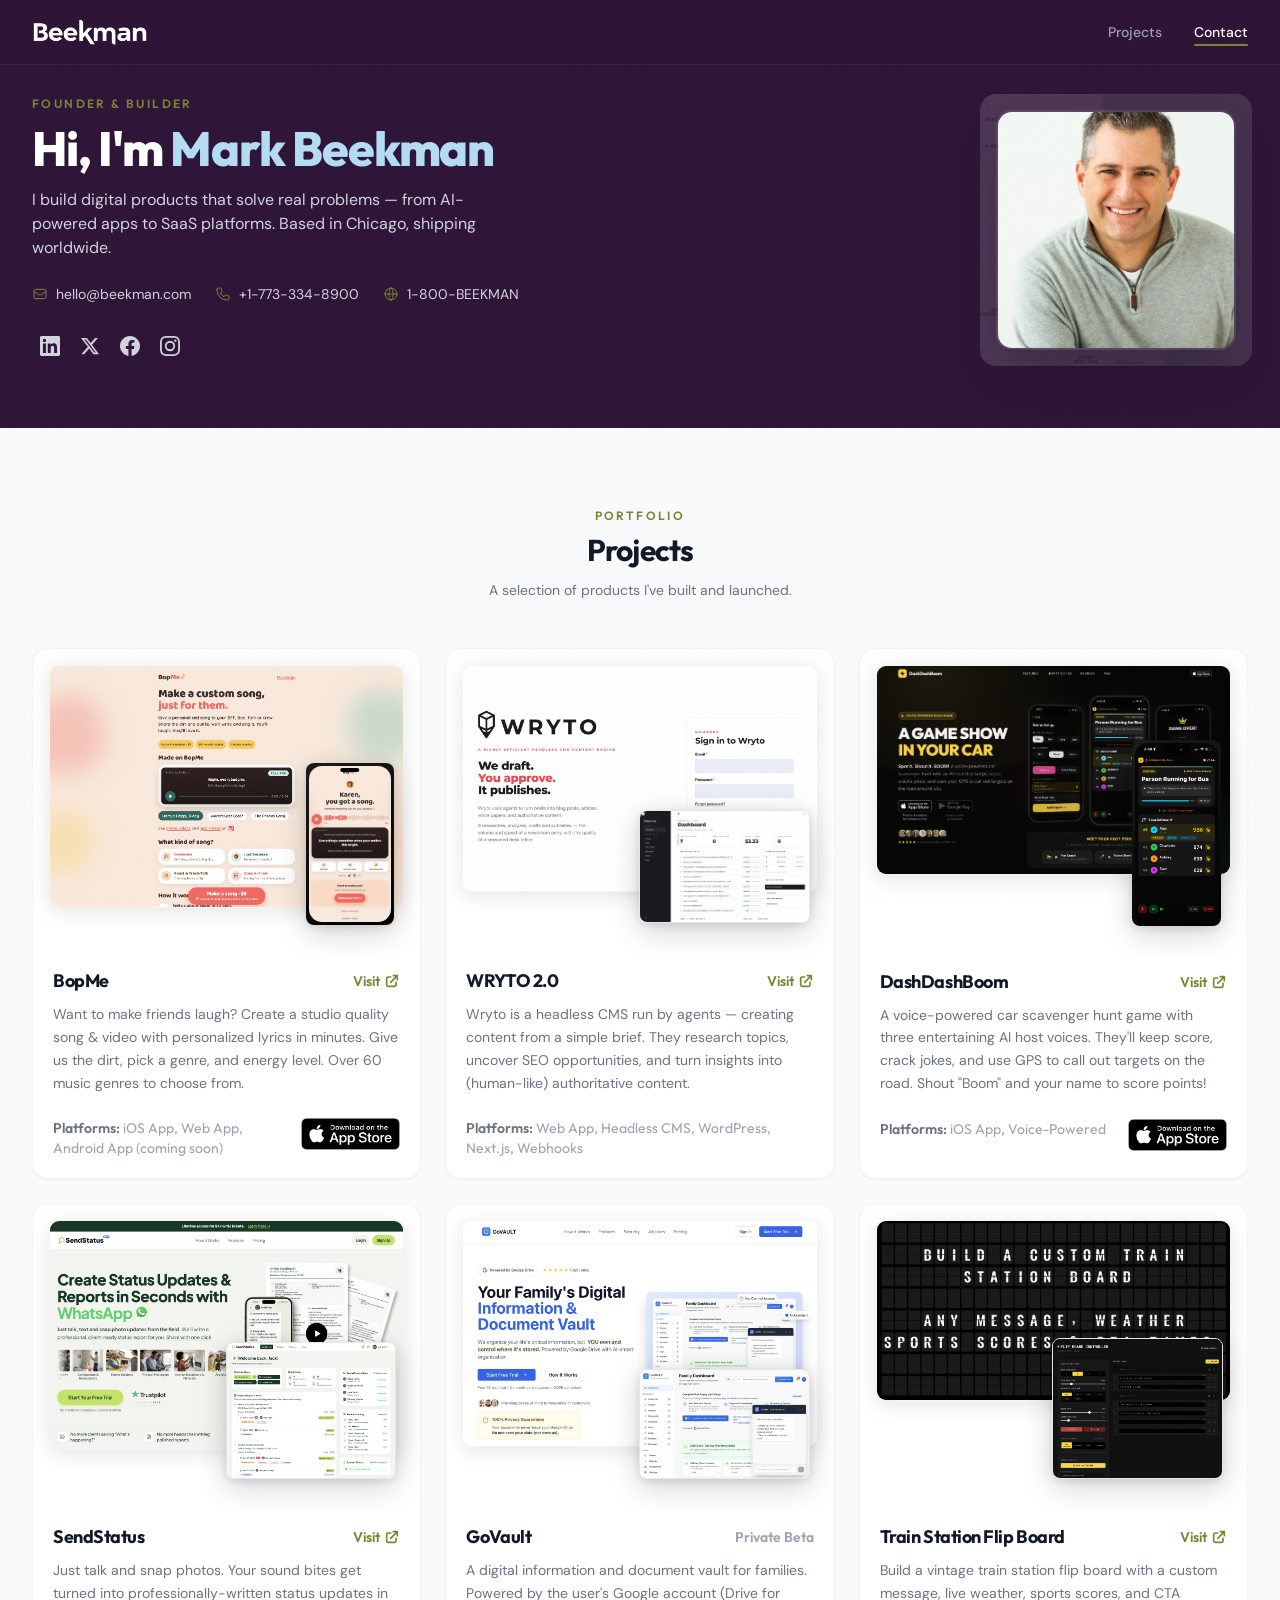
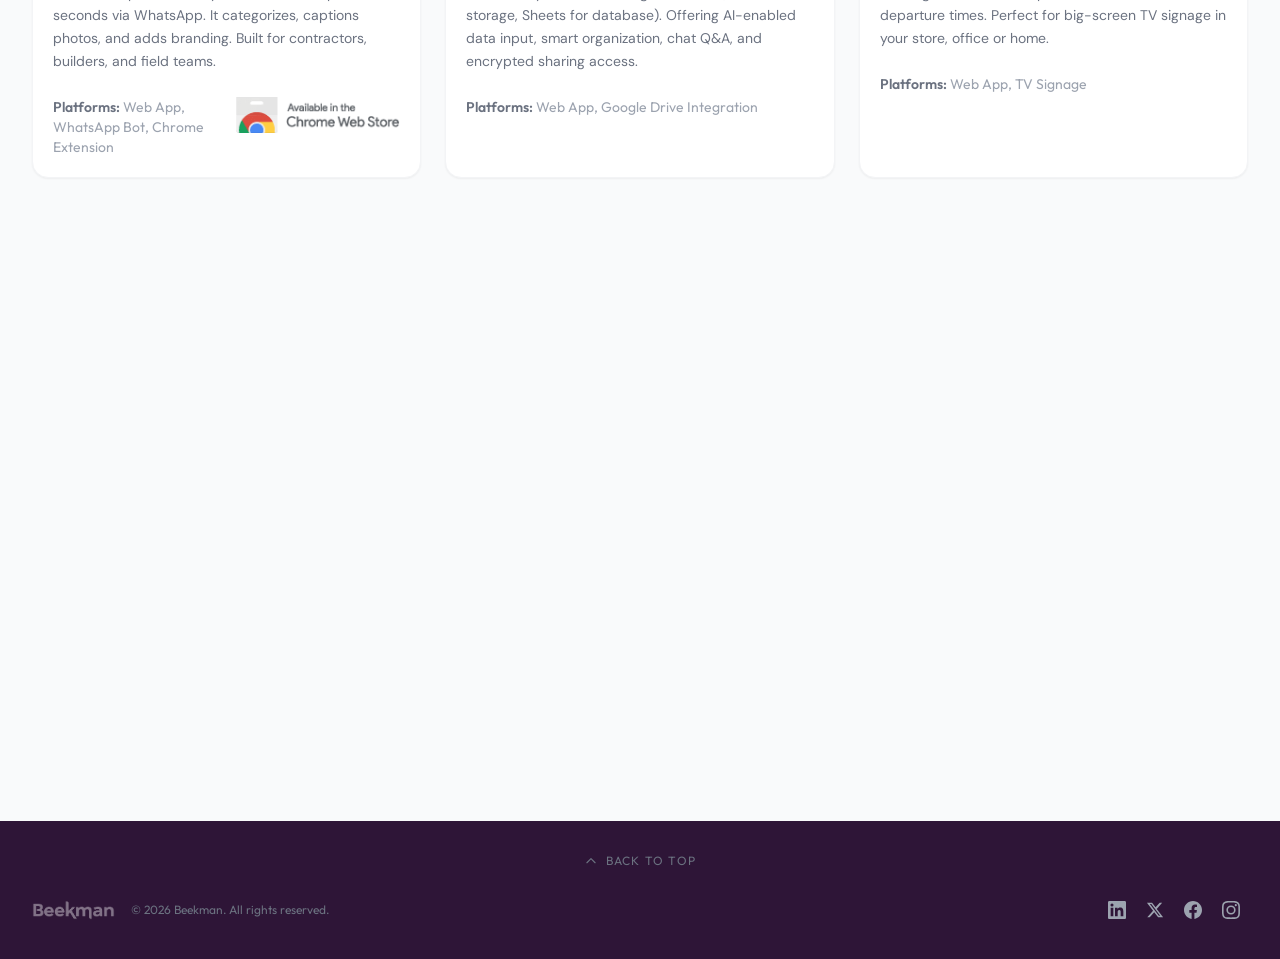
==== index.html @ c66e03b4 "Merge branch 'bopme-ios-app'" ====
<!DOCTYPE html>
<html lang="en" class="scroll-smooth">
<head>
  <meta charset="UTF-8">
  <meta name="viewport" content="width=device-width, initial-scale=1.0">
  <title>Mark Beekman - Founder & Builder | Chicago, IL</title>
  <meta name="description" content="Mark Beekman is a founder and builder based in Chicago, creating digital products from AI-powered apps to SaaS platforms. Explore projects like DashDashBoom, SendStatus, Wryto, and more.">
  <meta name="robots" content="index, follow">

  <!-- Open Graph -->
  <meta property="og:title" content="Mark Beekman - Founder & Builder">
  <meta property="og:description" content="Building digital products that solve real problems — from AI-powered apps to SaaS platforms.">
  <meta property="og:image" content="https://beekman.com/images/beekman_sg_image2.webp">
  <meta property="og:url" content="https://beekman.com">
  <meta property="og:type" content="website">
  <meta property="og:site_name" content="Beekman">

  <!-- Twitter Card -->
  <meta name="twitter:card" content="summary_large_image">
  <meta name="twitter:title" content="Mark Beekman - Founder & Builder">
  <meta name="twitter:description" content="Building digital products that solve real problems — from AI-powered apps to SaaS platforms.">
  <meta name="twitter:image" content="https://beekman.com/images/beekman_sg_image2.webp">

  <!-- Structured Data -->
  <script type="application/ld+json">
  {
    "@context": "https://schema.org",
    "@type": "Person",
    "name": "Mark Beekman",
    "url": "https://beekman.com",
    "image": "https://beekman.com/images/mark_beekman2.webp",
    "jobTitle": "Founder & Builder",
    "address": {
      "@type": "PostalAddress",
      "addressLocality": "Chicago",
      "addressRegion": "IL",
      "addressCountry": "US"
    },
    "email": "hello@beekman.com",
    "telephone": "+1-773-334-8900",
    "sameAs": [
      "https://www.linkedin.com/in/markbeekman/",
      "https://facebook.com/beekman",
      "https://www.instagram.com/mbeekman",
      "https://x.com/beekman"
    ]
  }
  </script>

  <!-- Tailwind CSS (pre-compiled, no JS dependency) -->
  <link rel="stylesheet" href="css/tailwind-output.css">

  <!-- Google Fonts (non-render-blocking) -->
  <link rel="preconnect" href="https://fonts.googleapis.com">
  <link rel="preconnect" href="https://fonts.gstatic.com" crossorigin>
  <link rel="preload" as="style" href="https://fonts.googleapis.com/css2?family=DM+Sans:ital,opsz,wght@0,9..40,300;0,9..40,400;0,9..40,500;0,9..40,600;1,9..40,400&family=Outfit:wght@300;400;500;600;700;800&display=swap">
  <link href="https://fonts.googleapis.com/css2?family=DM+Sans:ital,opsz,wght@0,9..40,300;0,9..40,400;0,9..40,500;0,9..40,600;1,9..40,400&family=Outfit:wght@300;400;500;600;700;800&display=swap" rel="stylesheet" media="print" onload="this.media='all'">
  <noscript><link href="https://fonts.googleapis.com/css2?family=DM+Sans:ital,opsz,wght@0,9..40,300;0,9..40,400;0,9..40,500;0,9..40,600;1,9..40,400&family=Outfit:wght@300;400;500;600;700;800&display=swap" rel="stylesheet"></noscript>

  <!-- Favicon -->
  <link rel="icon" type="image/svg+xml" href="favicon_b_purple.svg">
  <link rel="icon" type="image/png" sizes="96x96" href="favicon-96x96.png">
  <link rel="icon" type="image/png" sizes="48x48" href="favicon-48x48.png">
  <link rel="icon" type="image/png" sizes="32x32" href="favicon-32x32.png">
  <link rel="icon" type="image/png" sizes="16x16" href="favicon-16x16.png">
  <link rel="icon" href="favicon.ico" sizes="any">
  <link rel="apple-touch-icon" sizes="180x180" href="apple-touch-icon.png">
  <link rel="manifest" href="site.webmanifest">
  <link rel="canonical" href="https://beekman.com/">
  <link rel="stylesheet" href="css/custom.css">
</head>
<body class="bg-white font-body text-gray-600 antialiased overflow-x-hidden">

  <!-- Scroll progress bar -->
  <div id="scroll-progress" class="fixed top-0 left-0 h-[3px] bg-olive z-[60] transition-none" style="width: 0%;"></div>

  <!-- ====== NAVIGATION ====== -->
  <nav class="fixed top-0 w-full z-50 bg-purple-darkest/95 backdrop-blur-md border-b border-white/[0.06]">
    <div class="max-w-[1440px] mx-auto px-4 sm:px-6 lg:px-8 flex items-center justify-between h-14 lg:h-16">
      <a href="#" class="flex-shrink-0">
        <img src="images/beekman_logo_white.webp" alt="Beekman" class="h-6 lg:h-7">
      </a>
      <div class="flex items-center space-x-6 sm:space-x-8">
        <a href="#projects" class="nav-link text-gray-400 hover:text-white transition-colors text-sm font-medium">Projects</a>
        <a href="#hero" class="nav-link text-gray-400 hover:text-white transition-colors text-sm font-medium">Contact</a>
      </div>
    </div>
  </nav>

  <main>
    <!-- ====== HERO ====== -->
    <section id="hero" class="bg-purple-darkest pt-20 pb-14 lg:pt-24 lg:pb-16 relative overflow-hidden">
      <div class="max-w-[1440px] mx-auto px-4 sm:px-6 lg:px-8">
        <div class="grid grid-cols-1 lg:grid-cols-[1fr_auto] items-center gap-10 lg:gap-16">
          <!-- Left: intro + contact + social -->
          <div class="text-center lg:text-left order-2 lg:order-1">
            <div class="hero-animate">
              <p class="text-olive font-semibold text-xs uppercase tracking-[0.2em] mb-3 font-display">Founder & Builder</p>
            </div>
            <div class="hero-animate">
              <h1 class="font-display text-3xl sm:text-4xl lg:text-5xl font-extrabold text-white leading-[1.1] mb-4 tracking-tight">
                Hi, I'm <span class="text-blue-light">Mark Beekman</span>
              </h1>
            </div>
            <div class="hero-animate">
              <p class="text-sm sm:text-base text-gray-300 mb-6 max-w-md mx-auto lg:mx-0 leading-relaxed">
                I build digital products that solve real problems — from AI-powered apps to SaaS platforms. Based in Chicago, shipping worldwide.
              </p>
            </div>
            <!-- Contact info — inline, clickable -->
            <div class="hero-animate mb-6">
              <div class="flex flex-col sm:flex-row sm:flex-wrap gap-x-6 gap-y-2 justify-center lg:justify-start text-sm">
                <a href="mailto:hello@beekman.com" class="text-gray-300 hover:text-white transition-colors flex items-center gap-2 justify-center lg:justify-start">
                  <svg class="w-4 h-4 text-olive flex-shrink-0" fill="none" stroke="currentColor" viewBox="0 0 24 24"><path stroke-linecap="round" stroke-linejoin="round" stroke-width="1.5" d="M3 8l7.89 5.26a2 2 0 002.22 0L21 8M5 19h14a2 2 0 002-2V7a2 2 0 00-2-2H5a2 2 0 00-2 2v10a2 2 0 002 2z"/></svg>
                  hello@beekman.com
                </a>
                <a href="tel:+17733348900" class="text-gray-300 hover:text-white transition-colors flex items-center gap-2 justify-center lg:justify-start">
                  <svg class="w-4 h-4 text-olive flex-shrink-0" fill="none" stroke="currentColor" viewBox="0 0 24 24"><path stroke-linecap="round" stroke-linejoin="round" stroke-width="1.5" d="M3 5a2 2 0 012-2h3.28a1 1 0 01.948.684l1.498 4.493a1 1 0 01-.502 1.21l-2.257 1.13a11.042 11.042 0 005.516 5.516l1.13-2.257a1 1 0 011.21-.502l4.493 1.498a1 1 0 01.684.949V19a2 2 0 01-2 2h-1C9.716 21 3 14.284 3 6V5z"/></svg>
                  +1-773-334-8900
                </a>
                <a href="tel:+18002335626" class="text-gray-300 hover:text-white transition-colors flex items-center gap-2 justify-center lg:justify-start">
                  <svg class="w-4 h-4 text-olive flex-shrink-0" fill="none" stroke="currentColor" viewBox="0 0 24 24"><path stroke-linecap="round" stroke-linejoin="round" stroke-width="1.5" d="M21 12a9 9 0 01-9 9m9-9a9 9 0 00-9-9m9 9H3m9 9a9 9 0 01-9-9m9 9c1.657 0 3-4.03 3-9s-1.343-9-3-9m0 18c-1.657 0-3-4.03-3-9s1.343-9 3-9m-9 9a9 9 0 019-9"/></svg>
                  1-800-BEEKMAN
                </a>
              </div>
            </div>
            <!-- Social icons -->
            <div class="hero-animate flex items-center gap-1 justify-center lg:justify-start">
              <a href="https://www.linkedin.com/in/markbeekman/" target="_blank" rel="noopener" aria-label="LinkedIn" class="text-gray-300 hover:text-white transition-colors p-2 rounded-xl hover:bg-white/[0.08]">
                <svg class="w-5 h-5" fill="currentColor" viewBox="0 0 24 24"><path d="M20.447 20.452h-3.554v-5.569c0-1.328-.027-3.037-1.852-3.037-1.853 0-2.136 1.445-2.136 2.939v5.667H9.351V9h3.414v1.561h.046c.477-.9 1.637-1.85 3.37-1.85 3.601 0 4.267 2.37 4.267 5.455v6.286zM5.337 7.433a2.062 2.062 0 01-2.063-2.065 2.064 2.064 0 112.063 2.065zm1.782 13.019H3.555V9h3.564v11.452zM22.225 0H1.771C.792 0 0 .774 0 1.729v20.542C0 23.227.792 24 1.771 24h20.451C23.2 24 24 23.227 24 22.271V1.729C24 .774 23.2 0 22.222 0h.003z"/></svg>
              </a>
              <a href="https://x.com/beekman" target="_blank" rel="noopener" aria-label="X (Twitter)" class="text-gray-300 hover:text-white transition-colors p-2 rounded-xl hover:bg-white/[0.08]">
                <svg class="w-5 h-5" fill="currentColor" viewBox="0 0 24 24"><path d="M18.244 2.25h3.308l-7.227 8.26 8.502 11.24H16.17l-5.214-6.817L4.99 21.75H1.68l7.73-8.835L1.254 2.25H8.08l4.713 6.231zm-1.161 17.52h1.833L7.084 4.126H5.117z"/></svg>
              </a>
              <a href="https://facebook.com/beekman" target="_blank" rel="noopener" aria-label="Facebook" class="text-gray-300 hover:text-white transition-colors p-2 rounded-xl hover:bg-white/[0.08]">
                <svg class="w-5 h-5" fill="currentColor" viewBox="0 0 24 24"><path d="M24 12.073c0-6.627-5.373-12-12-12s-12 5.373-12 12c0 5.99 4.388 10.954 10.125 11.854v-8.385H7.078v-3.47h3.047V9.43c0-3.007 1.792-4.669 4.533-4.669 1.312 0 2.686.235 2.686.235v2.953H15.83c-1.491 0-1.956.925-1.956 1.874v2.25h3.328l-.532 3.47h-2.796v8.385C19.612 23.027 24 18.062 24 12.073z"/></svg>
              </a>
              <a href="https://www.instagram.com/mbeekman" target="_blank" rel="noopener" aria-label="Instagram" class="text-gray-300 hover:text-white transition-colors p-2 rounded-xl hover:bg-white/[0.08]">
                <svg class="w-5 h-5" fill="currentColor" viewBox="0 0 24 24"><path d="M12 2.163c3.204 0 3.584.012 4.85.07 3.252.148 4.771 1.691 4.919 4.919.058 1.265.069 1.645.069 4.849 0 3.205-.012 3.584-.069 4.849-.149 3.225-1.664 4.771-4.919 4.919-1.266.058-1.644.07-4.85.07-3.204 0-3.584-.012-4.849-.07-3.26-.149-4.771-1.699-4.919-4.92-.058-1.265-.07-1.644-.07-4.849 0-3.204.013-3.583.07-4.849.149-3.227 1.664-4.771 4.919-4.919 1.266-.057 1.645-.069 4.849-.069zM12 0C8.741 0 8.333.014 7.053.072 2.695.272.273 2.69.073 7.052.014 8.333 0 8.741 0 12c0 3.259.014 3.668.072 4.948.2 4.358 2.618 6.78 6.98 6.98C8.333 23.986 8.741 24 12 24c3.259 0 3.668-.014 4.948-.072 4.354-.2 6.782-2.618 6.979-6.98.059-1.28.073-1.689.073-4.948 0-3.259-.014-3.667-.072-4.947-.196-4.354-2.617-6.78-6.979-6.98C15.668.014 15.259 0 12 0zm0 5.838a6.162 6.162 0 100 12.324 6.162 6.162 0 000-12.324zM12 16a4 4 0 110-8 4 4 0 010 8zm6.406-11.845a1.44 1.44 0 100 2.881 1.44 1.44 0 000-2.881z"/></svg>
              </a>
            </div>
          </div>
          <!-- Right: headshot with map accent -->
          <div class="flex justify-center order-1 lg:order-2 relative lg:mr-3">
            <div class="hero-animate relative">
              <!-- Map accent behind headshot -->
              <div class="absolute -inset-3 sm:-inset-4 rounded-2xl overflow-hidden opacity-15">
                <img src="images/office-map.webp" alt="" class="w-full h-full object-cover object-center" aria-hidden="true">
              </div>
              <div class="relative w-44 h-44 sm:w-52 sm:h-52 lg:w-60 lg:h-60 rounded-2xl overflow-hidden border-2 border-white/[0.08] shadow-2xl">
                <img src="images/mark_beekman2.webp" alt="Mark Beekman — founder and product builder based in Chicago" class="w-full h-full object-cover" fetchpriority="high" decoding="async">
              </div>
            </div>
          </div>
        </div>
      </div>
    </section>

    <!-- ====== PROJECTS — Light background ====== -->
    <section id="projects" class="bg-gray-50 py-16 sm:py-20">
      <div class="max-w-[1440px] mx-auto px-4 sm:px-6 lg:px-8">

        <div class="text-center mb-12 fade-in-up">
          <p class="text-olive font-semibold text-xs uppercase tracking-[0.2em] mb-2 font-display">Portfolio</p>
          <h2 class="font-display text-2xl sm:text-3xl font-bold text-gray-900 mb-3 tracking-tight">Projects</h2>
          <p class="text-gray-500 max-w-md mx-auto text-sm">A selection of products I've built and launched.</p>
        </div>

        <div class="grid grid-cols-1 md:grid-cols-2 lg:grid-cols-3 gap-6">

          <!-- Project 1: BopMe -->
          <div class="project-card bg-white rounded-2xl overflow-hidden border border-gray-100 shadow-sm fade-in-up">
            <div class="project-images p-4 pb-6">
              <div class="relative">
                <img src="images/projects/bopme_main_image_large.webp"
                     alt="BopMe — create studio-quality songs with personalized lyrics"
                     class="img-primary w-full h-auto rounded-lg border border-gray-100"
                     loading="lazy">
                <div class="img-secondary pos-iphone iphone-frame">
                  <img src="images/projects/bopme_phone_image_front.webp"
                       alt="BopMe iPhone app showing a custom song in progress" loading="lazy">
                </div>
              </div>
            </div>
            <div class="px-5 pb-5 pt-3">
              <div class="flex items-center justify-between mb-2">
                <h3 class="font-display text-lg font-bold text-gray-900 tracking-tight">BopMe</h3>
                <a href="https://bopme.co" target="_blank" rel="noopener"
                   class="text-olive hover:text-olive-dark transition-colors text-sm font-semibold flex items-center gap-1 font-display">
                  Visit
                  <svg class="w-4 h-4" fill="none" stroke="currentColor" viewBox="0 0 24 24"><path stroke-linecap="round" stroke-linejoin="round" stroke-width="2.5" d="M10 6H6a2 2 0 00-2 2v10a2 2 0 002 2h10a2 2 0 002-2v-4M14 4h6m0 0v6m0-6L10 14"/></svg>
                </a>
              </div>
              <p class="text-gray-500 text-sm leading-relaxed">
                Want to make friends laugh? Create a studio quality song &amp; video with personalized lyrics in minutes. Give us the dirt, pick a genre, and energy level. Over 60 music genres to choose from.
              </p>
              <div class="flex items-start justify-between mt-6 gap-4">
                <p class="text-sm text-gray-400 font-display"><span class="font-semibold text-gray-500">Platforms:</span> iOS App, Web App, Android App (coming soon)</p>
                <a href="https://apps.apple.com/us/app/bopme-funny-custom-song-gifts/id6791397115" target="_blank" rel="noopener" class="inline-block shrink-0">
                  <img src="images/app-store-badge.webp" alt="Download BopMe on the App Store" class="h-8">
                </a>
              </div>
            </div>
          </div>

          <!-- Project 2: WRYTO 2.0 -->
          <div class="project-card bg-white rounded-2xl overflow-hidden border border-gray-100 shadow-sm fade-in-up">
            <div class="project-images p-4 pb-6">
              <div class="relative">
                <img src="images/projects/wryto_version2_home.webp"
                     alt="WRYTO 2.0 — headless CMS run by AI agents"
                     class="img-primary w-full h-auto rounded-lg border border-gray-100"
                     loading="lazy">
                <img src="images/projects/wryto_version2_dashboard.webp"
                     alt="WRYTO 2.0 admin dashboard"
                     class="img-secondary pos-br rounded-lg border border-gray-200"
                     loading="lazy">
              </div>
            </div>
            <div class="px-5 pb-5 pt-3">
              <div class="flex items-center justify-between mb-2">
                <h3 class="font-display text-lg font-bold text-gray-900 tracking-tight">WRYTO 2.0</h3>
                <a href="https://cms.wryto.ai/admin/login" target="_blank" rel="noopener"
                   class="text-olive hover:text-olive-dark transition-colors text-sm font-semibold flex items-center gap-1 font-display">
                  Visit
                  <svg class="w-4 h-4" fill="none" stroke="currentColor" viewBox="0 0 24 24"><path stroke-linecap="round" stroke-linejoin="round" stroke-width="2.5" d="M10 6H6a2 2 0 00-2 2v10a2 2 0 002 2h10a2 2 0 002-2v-4M14 4h6m0 0v6m0-6L10 14"/></svg>
                </a>
              </div>
              <p class="text-gray-500 text-sm leading-relaxed">
                Wryto is a headless CMS run by agents — creating content from a simple brief. They research topics, uncover SEO opportunities, and turn insights into (human-like) authoritative content.
              </p>
              <p class="text-sm text-gray-400 mt-6 font-display"><span class="font-semibold text-gray-500">Platforms:</span> Web App, Headless CMS, WordPress, Next.js, Webhooks</p>
            </div>
          </div>

          <!-- Project 3: DashDashBoom -->
          <div class="project-card bg-white rounded-2xl overflow-hidden border border-gray-100 shadow-sm fade-in-up">
            <div class="project-images p-4 pb-6">
              <div class="relative">
                <img src="images/projects/dashdashboom_website_new.webp"
                     alt="DashDashBoom — voice-powered car scavenger hunt game landing page"
                     class="img-primary w-full h-auto rounded-lg border border-gray-100"
                     loading="lazy">
                <div class="img-secondary pos-iphone iphone-frame">
                  <img src="images/projects/dashdashboom_iphone_screenshot-gameplay.webp"
                       alt="DashDashBoom iPhone gameplay showing AI-hosted scavenger hunt" loading="lazy">
                </div>
              </div>
            </div>
            <div class="px-5 pb-5 pt-3">
              <div class="flex items-center justify-between mb-2">
                <h3 class="font-display text-lg font-bold text-gray-900 tracking-tight">DashDashBoom</h3>
                <a href="https://dashdashboom.com" target="_blank" rel="noopener"
                   class="text-olive hover:text-olive-dark transition-colors text-sm font-semibold flex items-center gap-1 font-display">
                  Visit
                  <svg class="w-4 h-4" fill="none" stroke="currentColor" viewBox="0 0 24 24"><path stroke-linecap="round" stroke-linejoin="round" stroke-width="2.5" d="M10 6H6a2 2 0 00-2 2v10a2 2 0 002 2h10a2 2 0 002-2v-4M14 4h6m0 0v6m0-6L10 14"/></svg>
                </a>
              </div>
              <p class="text-gray-500 text-sm leading-relaxed">
                A voice-powered car scavenger hunt game with three entertaining AI host voices. They'll keep score, crack jokes, and use GPS to call out targets on the road. Shout "Boom" and your name to score points!
              </p>
              <div class="flex items-start justify-between mt-6 gap-4">
                <p class="text-sm text-gray-400 font-display"><span class="font-semibold text-gray-500">Platforms:</span> iOS App, Voice-Powered</p>
                <a href="https://apps.apple.com/us/app/dashdashboom-scavenger-hunt/id6761028000" target="_blank" rel="noopener" class="inline-block shrink-0">
                  <img src="images/app-store-badge.webp" alt="Download on the App Store" class="h-8">
                </a>
              </div>
            </div>
          </div>

          <!-- Project 4: SendStatus -->
          <div class="project-card bg-white rounded-2xl overflow-hidden border border-gray-100 shadow-sm fade-in-up">
            <div class="project-images p-4 pb-6">
              <div class="relative">
                <img src="images/projects/sendstatus_website.webp"
                     alt="SendStatus — create professional status updates via WhatsApp"
                     class="img-primary w-full h-auto rounded-lg border border-gray-100"
                     loading="lazy">
                <img src="images/projects/sendstatus_dashboard.webp"
                     alt="SendStatus contractor reporting dashboard"
                     class="img-secondary pos-br rounded-lg border border-gray-200"
                     loading="lazy">
              </div>
            </div>
            <div class="px-5 pb-5 pt-3">
              <div class="flex items-center justify-between mb-2">
                <h3 class="font-display text-lg font-bold text-gray-900 tracking-tight">SendStatus</h3>
                <a href="https://sendstatus.co" target="_blank" rel="noopener"
                   class="text-olive hover:text-olive-dark transition-colors text-sm font-semibold flex items-center gap-1 font-display">
                  Visit
                  <svg class="w-4 h-4" fill="none" stroke="currentColor" viewBox="0 0 24 24"><path stroke-linecap="round" stroke-linejoin="round" stroke-width="2.5" d="M10 6H6a2 2 0 00-2 2v10a2 2 0 002 2h10a2 2 0 002-2v-4M14 4h6m0 0v6m0-6L10 14"/></svg>
                </a>
              </div>
              <p class="text-gray-500 text-sm leading-relaxed">
                Just talk and snap photos. Your sound bites get turned into professionally-written status updates in seconds via WhatsApp. It categorizes, captions photos, and adds branding. Built for contractors, builders, and field teams.
              </p>
              <div class="flex items-start justify-between mt-6 gap-4">
                <p class="text-sm text-gray-400 font-display"><span class="font-semibold text-gray-500">Platforms:</span> Web App, WhatsApp Bot, Chrome Extension</p>
                <a href="https://chromewebstore.google.com/detail/sendstatus/acfdaihcphccgfjglpoiknjfpmbedbaj" target="_blank" rel="noopener" class="inline-block shrink-0">
                  <img src="images/projects/206x58-chrome-web-store-logo.png" alt="Available in the Chrome Web Store" class="h-9" loading="lazy">
                </a>
              </div>
            </div>
          </div>

          <!-- Project 5: GoVault -->
          <div class="project-card bg-white rounded-2xl overflow-hidden border border-gray-100 shadow-sm fade-in-up">
            <div class="project-images p-4 pb-6">
              <div class="relative">
                <img src="images/projects/govault_website.webp"
                     alt="GoVault — family digital document vault powered by Google Drive"
                     class="img-primary w-full h-auto rounded-lg border border-gray-100"
                     loading="lazy">
                <img src="images/projects/govault_dashboard-hero.webp"
                     alt="GoVault document organization dashboard with AI-smart retrieval"
                     class="img-secondary pos-br rounded-lg border border-gray-200"
                     loading="lazy">
              </div>
            </div>
            <div class="px-5 pb-5 pt-3">
              <div class="flex items-center justify-between mb-2">
                <h3 class="font-display text-lg font-bold text-gray-900 tracking-tight">GoVault</h3>
                <span class="text-gray-400 text-sm font-semibold font-display">Private Beta</span>
              </div>
              <p class="text-gray-500 text-sm leading-relaxed">
                A digital information and document vault for families. Powered by the user's Google account (Drive for storage, Sheets for database). Offering AI-enabled data input, smart organization, chat Q&A, and encrypted sharing access.
              </p>
              <p class="text-sm text-gray-400 mt-6 font-display"><span class="font-semibold text-gray-500">Platforms:</span> Web App, Google Drive Integration</p>
            </div>
          </div>

          <!-- Project 6: Train Station Flip Board -->
          <div class="project-card bg-white rounded-2xl overflow-hidden border border-gray-100 shadow-sm fade-in-up">
            <div class="project-images p-4 pb-6">
              <div class="relative">
                <img src="images/projects/trainstation_sign_example.webp"
                     alt="Train Station Flip Board — custom split-flap display with live data"
                     class="img-primary w-full h-auto rounded-lg border border-gray-100"
                     loading="lazy">
                <img src="images/projects/trainstation_sign_management_dashboard.webp"
                     alt="Train Station Flip Board content management dashboard"
                     class="img-secondary pos-br rounded-lg border border-gray-200"
                     loading="lazy">
              </div>
            </div>
            <div class="px-5 pb-5 pt-3">
              <div class="flex items-center justify-between mb-2">
                <h3 class="font-display text-lg font-bold text-gray-900 tracking-tight">Train Station Flip Board</h3>
                <a href="https://flipboard.up.railway.app/" target="_blank" rel="noopener"
                   class="text-olive hover:text-olive-dark transition-colors text-sm font-semibold flex items-center gap-1 font-display">
                  Visit
                  <svg class="w-4 h-4" fill="none" stroke="currentColor" viewBox="0 0 24 24"><path stroke-linecap="round" stroke-linejoin="round" stroke-width="2.5" d="M10 6H6a2 2 0 00-2 2v10a2 2 0 002 2h10a2 2 0 002-2v-4M14 4h6m0 0v6m0-6L10 14"/></svg>
                </a>
              </div>
              <p class="text-gray-500 text-sm leading-relaxed">
                Build a vintage train station flip board with a custom message, live weather, sports scores, and CTA departure times. Perfect for big-screen TV signage in your store, office or home.
              </p>
              <p class="text-sm text-gray-400 mt-6 font-display"><span class="font-semibold text-gray-500">Platforms:</span> Web App, TV Signage</p>
            </div>
          </div>

          <!-- Project 7: FusePhoto -->
          <div class="project-card bg-white rounded-2xl overflow-hidden border border-gray-100 shadow-sm fade-in-up">
            <div class="project-images p-4 pb-6">
              <div class="relative">
                <img src="images/projects/fuse_photo_home2.webp"
                     alt="FusePhoto — AI-powered hi-res photo generator for brand assets"
                     class="img-primary w-full h-auto rounded-lg border border-gray-100"
                     loading="lazy">
                <img src="images/projects/fusephoto_dashboard.webp"
                     alt="FusePhoto dashboard for generating branded photo assets"
                     class="img-secondary pos-br rounded-lg border border-gray-200"
                     loading="lazy">
              </div>
            </div>
            <div class="px-5 pb-5 pt-3">
              <div class="flex items-center justify-between mb-2">
                <h3 class="font-display text-lg font-bold text-gray-900 tracking-tight">FusePhoto</h3>
                <a href="https://fusephoto.co" target="_blank" rel="noopener"
                   class="text-olive hover:text-olive-dark transition-colors text-sm font-semibold flex items-center gap-1 font-display">
                  Visit
                  <svg class="w-4 h-4" fill="none" stroke="currentColor" viewBox="0 0 24 24"><path stroke-linecap="round" stroke-linejoin="round" stroke-width="2.5" d="M10 6H6a2 2 0 00-2 2v10a2 2 0 002 2h10a2 2 0 002-2v-4M14 4h6m0 0v6m0-6L10 14"/></svg>
                </a>
              </div>
              <p class="text-gray-500 text-sm leading-relaxed">
                Create stylized mockups and hi-res 4K photos from your reference imagery, drawings, styles, textures, and brand assets. Simply describe your vision...the tool takes care of everything else.
              </p>
              <p class="text-sm text-gray-400 mt-6 font-display"><span class="font-semibold text-gray-500">Platforms:</span> Web App, AI Image Generator</p>
            </div>
          </div>

          <!-- Project 8: Alley Watch -->
          <div class="project-card bg-white rounded-2xl overflow-hidden border border-gray-100 shadow-sm fade-in-up">
            <div class="project-images p-4 pb-6">
              <div class="relative">
                <img src="images/projects/alley_watch_license_reader.webp"
                     alt="Alley Watch — license plate reader for stopping alley crime and dumping"
                     class="img-primary w-full h-auto rounded-lg border border-gray-100"
                     loading="lazy">
                <img src="images/projects/alley_watch_license_sample.webp"
                     alt="Alley Watch license plate capture sample"
                     class="img-secondary pos-br rounded-lg border border-gray-200"
                     loading="lazy">
              </div>
            </div>
            <div class="px-5 pb-5 pt-3">
              <div class="flex items-center justify-between mb-2">
                <h3 class="font-display text-lg font-bold text-gray-900 tracking-tight">Alley Watch - A License Plate Reader</h3>
                <span class="text-gray-400 text-sm font-semibold font-display whitespace-nowrap">Private Beta</span>
              </div>
              <p class="text-gray-500 text-sm leading-relaxed">
                Created to stop alley crime and garbage-dumping perpetrators in their tracks. A simple way to see, log, and find those who thought they got away. It's always on, and always watching.
              </p>
              <p class="text-sm text-gray-400 mt-6 font-display"><span class="font-semibold text-gray-500">Platforms:</span> Web App, Computer Vision & Recognition</p>
            </div>
          </div>

          <!-- Project 9: Wryto -->
          <div class="project-card bg-white rounded-2xl overflow-hidden border border-gray-100 shadow-sm fade-in-up">
            <div class="project-images p-4 pb-6">
              <div class="relative">
                <img src="images/projects/wryto_website.webp"
                     alt="Wryto — AI content generator writing tool landing page"
                     class="img-primary w-full h-auto rounded-lg border border-gray-100"
                     loading="lazy">
                <img src="images/projects/wryto_dashboard.png"
                     alt="Wryto content management dashboard showing campaigns and analytics"
                     class="img-secondary pos-br rounded-lg border border-gray-200"
                     loading="lazy">
              </div>
            </div>
            <div class="px-5 pb-5 pt-3">
              <div class="flex items-center justify-between mb-2">
                <h3 class="font-display text-lg font-bold text-gray-900 tracking-tight">Wryto</h3>
                <span class="text-gray-400 text-sm font-semibold font-display whitespace-nowrap">Private Beta</span>
              </div>
              <p class="text-gray-500 text-sm leading-relaxed">
                An AI content generator that turns one idea into dozens of content assets, all written in your brand's unique voice and style. Choose your media channels, and the tool builds content to each outlet's specs.
              </p>
              <p class="text-sm text-gray-400 mt-6 font-display"><span class="font-semibold text-gray-500">Platforms:</span> Web App, CMS, Content Publishing</p>
            </div>
          </div>

        </div>
      </div>
    </section>

  </main>

  <!-- ====== FOOTER — Dark purple bookend ====== -->
  <footer class="bg-purple-darkest py-8">
    <div class="max-w-[1440px] mx-auto px-4 sm:px-6 lg:px-8">
      <!-- Back to top -->
      <div class="flex justify-center mb-6">
        <a href="#hero" class="text-gray-500 hover:text-white transition-colors text-xs font-display uppercase tracking-widest flex items-center gap-2 group">
          <svg class="w-3.5 h-3.5 transition-transform group-hover:-translate-y-0.5" fill="none" stroke="currentColor" viewBox="0 0 24 24"><path stroke-linecap="round" stroke-linejoin="round" stroke-width="2" d="M5 15l7-7 7 7"/></svg>
          Back to top
        </a>
      </div>
      <div class="flex flex-col sm:flex-row items-center justify-between gap-4">
        <div class="flex items-center gap-4">
          <img src="images/beekman_logo_white.webp" alt="Beekman" class="h-5 opacity-40">
          <p class="text-gray-500 text-xs font-display">&copy; 2026 Beekman. All rights reserved.</p>
        </div>
        <div class="flex items-center space-x-1">
          <a href="https://www.linkedin.com/in/markbeekman/" target="_blank" rel="noopener" aria-label="LinkedIn" class="text-gray-400 hover:text-white transition-colors p-2 rounded-lg hover:bg-white/[0.06]"><svg class="w-[18px] h-[18px]" fill="currentColor" viewBox="0 0 24 24"><path d="M20.447 20.452h-3.554v-5.569c0-1.328-.027-3.037-1.852-3.037-1.853 0-2.136 1.445-2.136 2.939v5.667H9.351V9h3.414v1.561h.046c.477-.9 1.637-1.85 3.37-1.85 3.601 0 4.267 2.37 4.267 5.455v6.286zM5.337 7.433a2.062 2.062 0 01-2.063-2.065 2.064 2.064 0 112.063 2.065zm1.782 13.019H3.555V9h3.564v11.452zM22.225 0H1.771C.792 0 0 .774 0 1.729v20.542C0 23.227.792 24 1.771 24h20.451C23.2 24 24 23.227 24 22.271V1.729C24 .774 23.2 0 22.222 0h.003z"/></svg></a>
          <a href="https://x.com/beekman" target="_blank" rel="noopener" aria-label="X (Twitter)" class="text-gray-400 hover:text-white transition-colors p-2 rounded-lg hover:bg-white/[0.06]"><svg class="w-[18px] h-[18px]" fill="currentColor" viewBox="0 0 24 24"><path d="M18.244 2.25h3.308l-7.227 8.26 8.502 11.24H16.17l-5.214-6.817L4.99 21.75H1.68l7.73-8.835L1.254 2.25H8.08l4.713 6.231zm-1.161 17.52h1.833L7.084 4.126H5.117z"/></svg></a>
          <a href="https://facebook.com/beekman" target="_blank" rel="noopener" aria-label="Facebook" class="text-gray-400 hover:text-white transition-colors p-2 rounded-lg hover:bg-white/[0.06]"><svg class="w-[18px] h-[18px]" fill="currentColor" viewBox="0 0 24 24"><path d="M24 12.073c0-6.627-5.373-12-12-12s-12 5.373-12 12c0 5.99 4.388 10.954 10.125 11.854v-8.385H7.078v-3.47h3.047V9.43c0-3.007 1.792-4.669 4.533-4.669 1.312 0 2.686.235 2.686.235v2.953H15.83c-1.491 0-1.956.925-1.956 1.874v2.25h3.328l-.532 3.47h-2.796v8.385C19.612 23.027 24 18.062 24 12.073z"/></svg></a>
          <a href="https://www.instagram.com/mbeekman" target="_blank" rel="noopener" aria-label="Instagram" class="text-gray-400 hover:text-white transition-colors p-2 rounded-lg hover:bg-white/[0.06]"><svg class="w-[18px] h-[18px]" fill="currentColor" viewBox="0 0 24 24"><path d="M12 2.163c3.204 0 3.584.012 4.85.07 3.252.148 4.771 1.691 4.919 4.919.058 1.265.069 1.645.069 4.849 0 3.205-.012 3.584-.069 4.849-.149 3.225-1.664 4.771-4.919 4.919-1.266.058-1.644.07-4.85.07-3.204 0-3.584-.012-4.849-.07-3.26-.149-4.771-1.699-4.919-4.92-.058-1.265-.07-1.644-.07-4.849 0-3.204.013-3.583.07-4.849.149-3.227 1.664-4.771 4.919-4.919 1.266-.057 1.645-.069 4.849-.069zM12 0C8.741 0 8.333.014 7.053.072 2.695.272.273 2.69.073 7.052.014 8.333 0 8.741 0 12c0 3.259.014 3.668.072 4.948.2 4.358 2.618 6.78 6.98 6.98C8.333 23.986 8.741 24 12 24c3.259 0 3.668-.014 4.948-.072 4.354-.2 6.782-2.618 6.979-6.98.059-1.28.073-1.689.073-4.948 0-3.259-.014-3.667-.072-4.947-.196-4.354-2.617-6.78-6.979-6.98C15.668.014 15.259 0 12 0zm0 5.838a6.162 6.162 0 100 12.324 6.162 6.162 0 000-12.324zM12 16a4 4 0 110-8 4 4 0 010 8zm6.406-11.845a1.44 1.44 0 100 2.881 1.44 1.44 0 000-2.881z"/></svg></a>
        </div>
      </div>
    </div>
  </footer>

  <script src="js/main.js"></script>
</body>
</html>
---- css/custom.css ----
/* ============================================
   BEEKMAN PORTFOLIO — Redesigned with UX Focus
   ============================================ */

/* ---- Base ---- */
html {
  scroll-padding-top: 72px;
}

/* Page load fade-in handled via JS to avoid blocking Lighthouse FCP */

/* ---- Subtle noise overlay ---- */
body::before {
  content: '';
  position: fixed;
  inset: 0;
  z-index: 9999;
  pointer-events: none;
  opacity: 0.02;
  background-image: url("data:image/svg+xml,%3Csvg viewBox='0 0 256 256' xmlns='http://www.w3.org/2000/svg'%3E%3Cfilter id='n'%3E%3CfeTurbulence type='fractalNoise' baseFrequency='0.9' numOctaves='4' stitchTiles='stitch'/%3E%3C/filter%3E%3Crect width='100%25' height='100%25' filter='url(%23n)'/%3E%3C/svg%3E");
  background-repeat: repeat;
  background-size: 256px 256px;
}

/* ---- Selection ---- */
::selection {
  background: #7C8433;
  color: white;
}

/* ---- Scrollbar ---- */
::-webkit-scrollbar { width: 6px; }
::-webkit-scrollbar-track { background: #f1f1f1; }
::-webkit-scrollbar-thumb { background: #c4c4c4; border-radius: 3px; }
::-webkit-scrollbar-thumb:hover { background: #7C8433; }

/* ---- Nav ---- */
.nav-link {
  position: relative;
}

.nav-link::after {
  content: '';
  position: absolute;
  bottom: -4px;
  left: 50%;
  width: 0;
  height: 2px;
  background: #7C8433;
  border-radius: 1px;
  transition: width 0.3s ease, left 0.3s ease;
}

.nav-link:hover::after,
.nav-link.active::after {
  width: 100%;
  left: 0;
}

.nav-link.active {
  color: white;
}

/* ---- Hero staggered reveal ---- */
.hero-animate {
  opacity: 0;
  transform: translateY(24px);
  animation: heroReveal 0.8s cubic-bezier(0.16, 1, 0.3, 1) forwards;
}

.hero-animate:nth-child(1) { animation-delay: 0.05s; }
.hero-animate:nth-child(2) { animation-delay: 0.15s; }
.hero-animate:nth-child(3) { animation-delay: 0.25s; }
.hero-animate:nth-child(4) { animation-delay: 0.35s; }

@keyframes heroReveal {
  to { opacity: 1; transform: translateY(0); }
}

/* ---- Scroll-triggered fade-in ---- */
.fade-in-up {
  opacity: 0;
  transform: translateY(32px);
  transition: opacity 0.7s cubic-bezier(0.16, 1, 0.3, 1),
              transform 0.7s cubic-bezier(0.16, 1, 0.3, 1);
}

.fade-in-up.visible {
  opacity: 1;
  transform: translateY(0);
}

.fade-in-up:nth-child(2) { transition-delay: 0.06s; }
.fade-in-up:nth-child(3) { transition-delay: 0.12s; }
.fade-in-up:nth-child(4) { transition-delay: 0.18s; }
.fade-in-up:nth-child(5) { transition-delay: 0.24s; }
.fade-in-up:nth-child(6) { transition-delay: 0.30s; }

/* ---- Project card ---- */
.project-card {
  transition: transform 0.35s cubic-bezier(0.16, 1, 0.3, 1),
              box-shadow 0.35s ease;
}

.project-card:hover {
  transform: translateY(-4px);
  box-shadow: 0 20px 50px rgba(0, 0, 0, 0.12), 0 4px 16px rgba(0,0,0,0.08);
}

/* ---- Project image showcase: overlapping layout ---- */
.project-images {
  position: relative;
  overflow: hidden;
}

.project-images > div {
  aspect-ratio: 4 / 3;
  display: flex;
  align-items: flex-start;
}

.project-images .img-primary {
  border-radius: 10px;
  box-shadow: 0 4px 20px rgba(0, 0, 0, 0.1);
  transition: transform 0.4s cubic-bezier(0.16, 1, 0.3, 1);
}

.project-card:hover .img-primary {
  transform: scale(1.015);
}

.project-images .img-secondary {
  position: absolute;
  border-radius: 8px;
  box-shadow: 0 8px 30px rgba(0, 0, 0, 0.18), 0 2px 8px rgba(0,0,0,0.1);
  transition: transform 0.4s cubic-bezier(0.16, 1, 0.3, 1);
  z-index: 2;
}

.project-card:hover .img-secondary {
  transform: translate(4px, -4px) scale(1.02);
}

/* Secondary image positioning — bottom-right by default */
.img-secondary.pos-br {
  bottom: 8px;
  right: 8px;
  width: 48%;
}

/* Secondary image positioning — iPhone frame bottom-right */
.img-secondary.pos-iphone {
  bottom: 6px;
  right: 10px;
  width: 25%;
}

/* ---- iPhone Frame ---- */
.iphone-frame {
  position: relative;
  background: linear-gradient(145deg, #1a1a1a, #000);
  border-radius: 16px;
  padding: 3px;
  box-shadow:
    0 0 0 0.5px rgba(255,255,255,0.1),
    0 8px 30px rgba(0, 0, 0, 0.3);
}

.iphone-frame img {
  border-radius: 13px;
  display: block;
  width: 100%;
  height: auto;
}

.iphone-frame::before {
  content: '';
  position: absolute;
  top: 5px;
  left: 50%;
  transform: translateX(-50%);
  width: 22%;
  height: 4px;
  background: #000;
  border-radius: 4px;
  z-index: 10;
}

/* ---- Coming Soon shimmer border ---- */
.coming-soon-card {
  position: relative;
  overflow: hidden;
}

.coming-soon-card::before {
  content: '';
  position: absolute;
  inset: 0;
  border-radius: inherit;
  padding: 1px;
  background: linear-gradient(135deg, rgba(90, 56, 118, 0.2), rgba(124, 132, 51, 0.15), rgba(90, 56, 118, 0.2));
  background-size: 200% 200%;
  animation: borderShimmer 6s ease-in-out infinite;
  -webkit-mask: linear-gradient(#fff 0 0) content-box, linear-gradient(#fff 0 0);
  -webkit-mask-composite: xor;
  mask-composite: exclude;
  pointer-events: none;
}

@keyframes borderShimmer {
  0%, 100% { background-position: 0% 50%; }
  50% { background-position: 100% 50%; }
}


/* ---- Responsive project image adjustments ---- */
@media (max-width: 639px) {
  .img-secondary.pos-br {
    width: 44%;
    bottom: 6px;
    right: 6px;
  }
  .img-secondary.pos-iphone {
    width: 26%;
    bottom: -10px;
    right: 8px;
  }
}
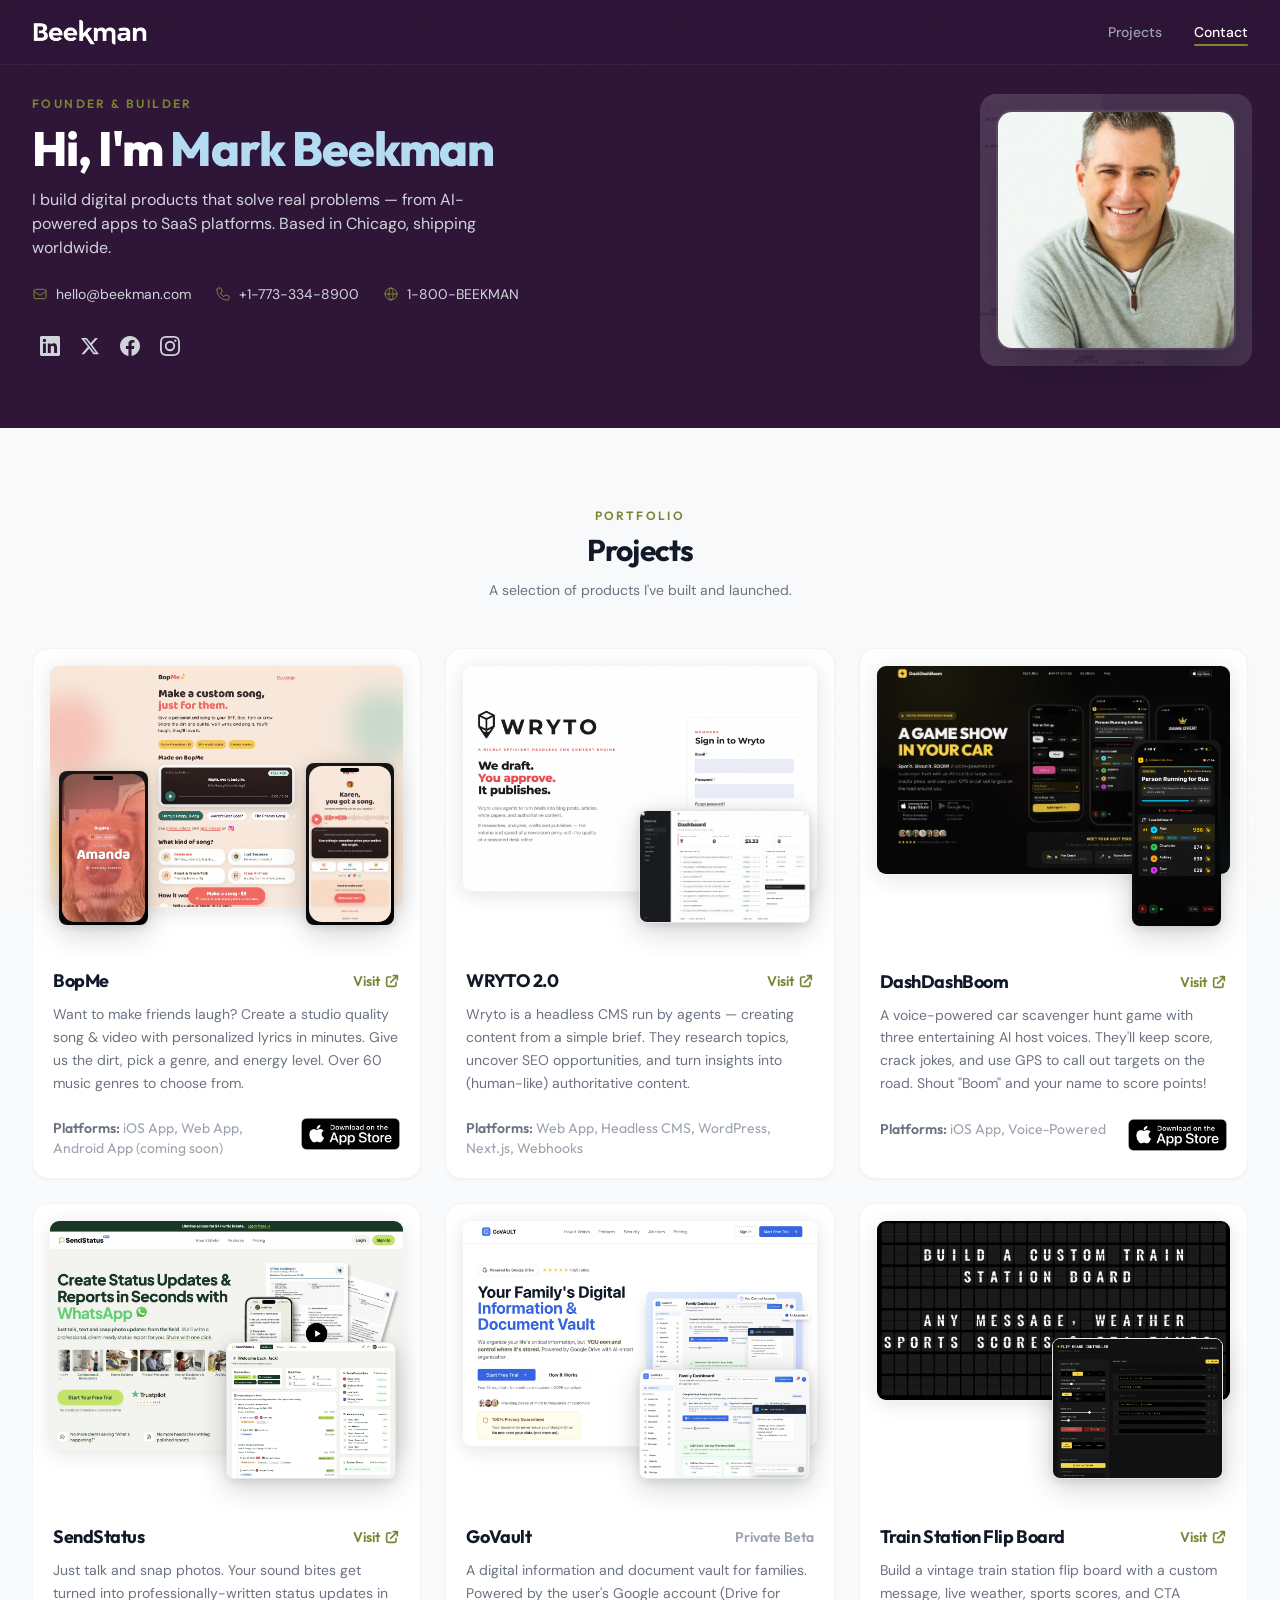
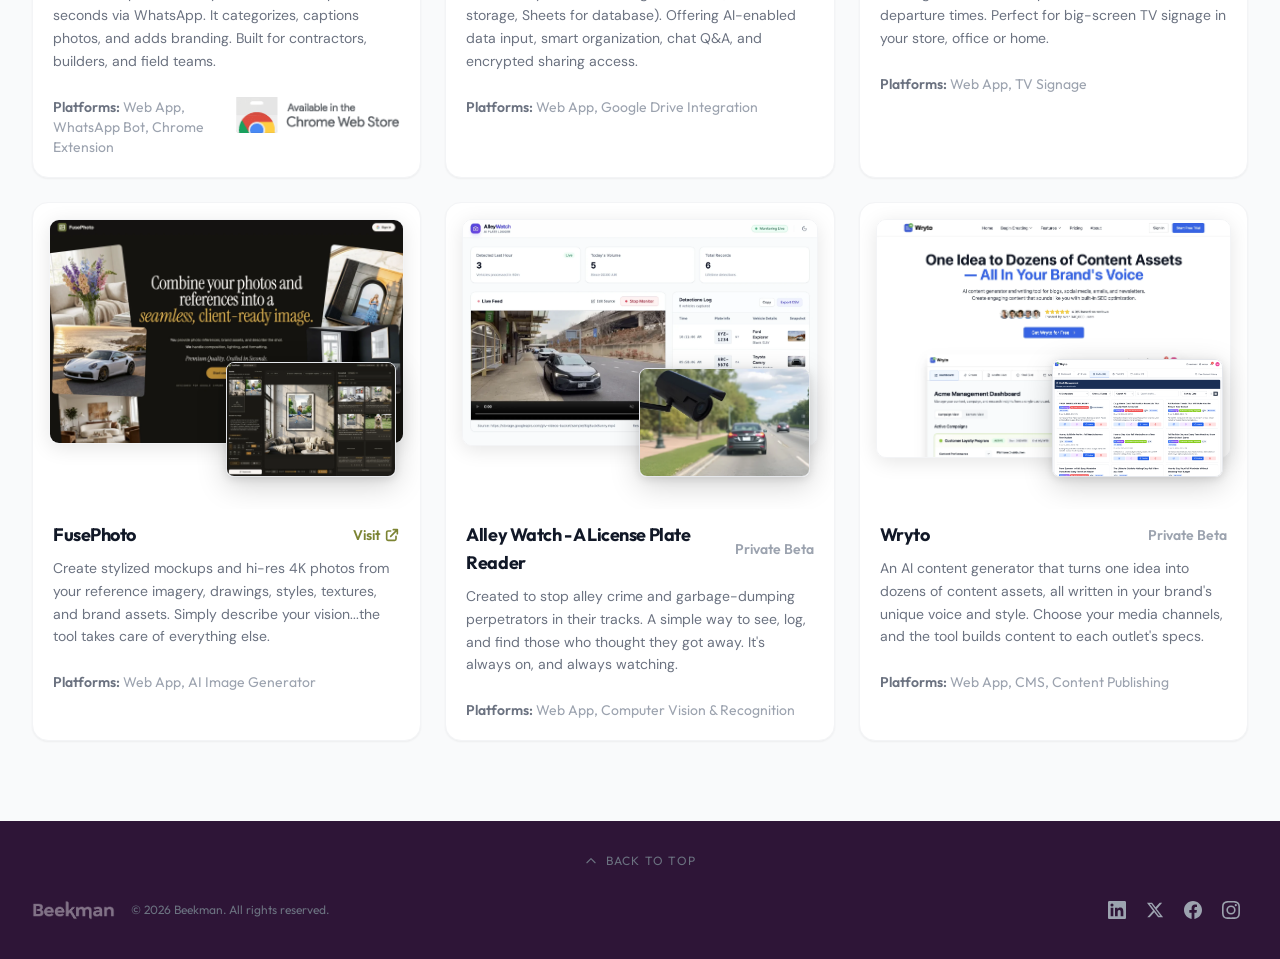
==== commit c08dedf7: "Merge branch 'bopme-left-phone'" ====
--- a/index.html
+++ b/index.html
@@ -176,6 +176,10 @@
                      alt="BopMe — create studio-quality songs with personalized lyrics"
                      class="img-primary w-full h-auto rounded-lg border border-gray-100"
                      loading="lazy">
+                <div class="img-secondary pos-iphone-left iphone-frame">
+                  <img src="images/projects/bopme_photo_video_preview.webp"
+                       alt="BopMe photo and lyric video preview on iPhone" loading="lazy">
+                </div>
                 <div class="img-secondary pos-iphone iphone-frame">
                   <img src="images/projects/bopme_phone_image_front.webp"
                        alt="BopMe iPhone app showing a custom song in progress" loading="lazy">
--- a/css/custom.css
+++ b/css/custom.css
@@ -141,6 +141,10 @@
   transform: translate(4px, -4px) scale(1.02);
 }
 
+.project-card:hover .img-secondary.pos-iphone-left {
+  transform: translate(-4px, -4px) scale(1.02);
+}
+
 /* Secondary image positioning — bottom-right by default */
 .img-secondary.pos-br {
   bottom: 8px;
@@ -152,6 +156,13 @@
 .img-secondary.pos-iphone {
   bottom: 6px;
   right: 10px;
+  width: 25%;
+}
+
+/* Secondary image positioning — iPhone frame bottom-left (mirror of pos-iphone) */
+.img-secondary.pos-iphone-left {
+  bottom: 6px;
+  left: 10px;
   width: 25%;
 }
 
@@ -225,4 +236,9 @@
     bottom: -10px;
     right: 8px;
   }
-}
+  .img-secondary.pos-iphone-left {
+    width: 26%;
+    bottom: -10px;
+    left: 8px;
+  }
+}
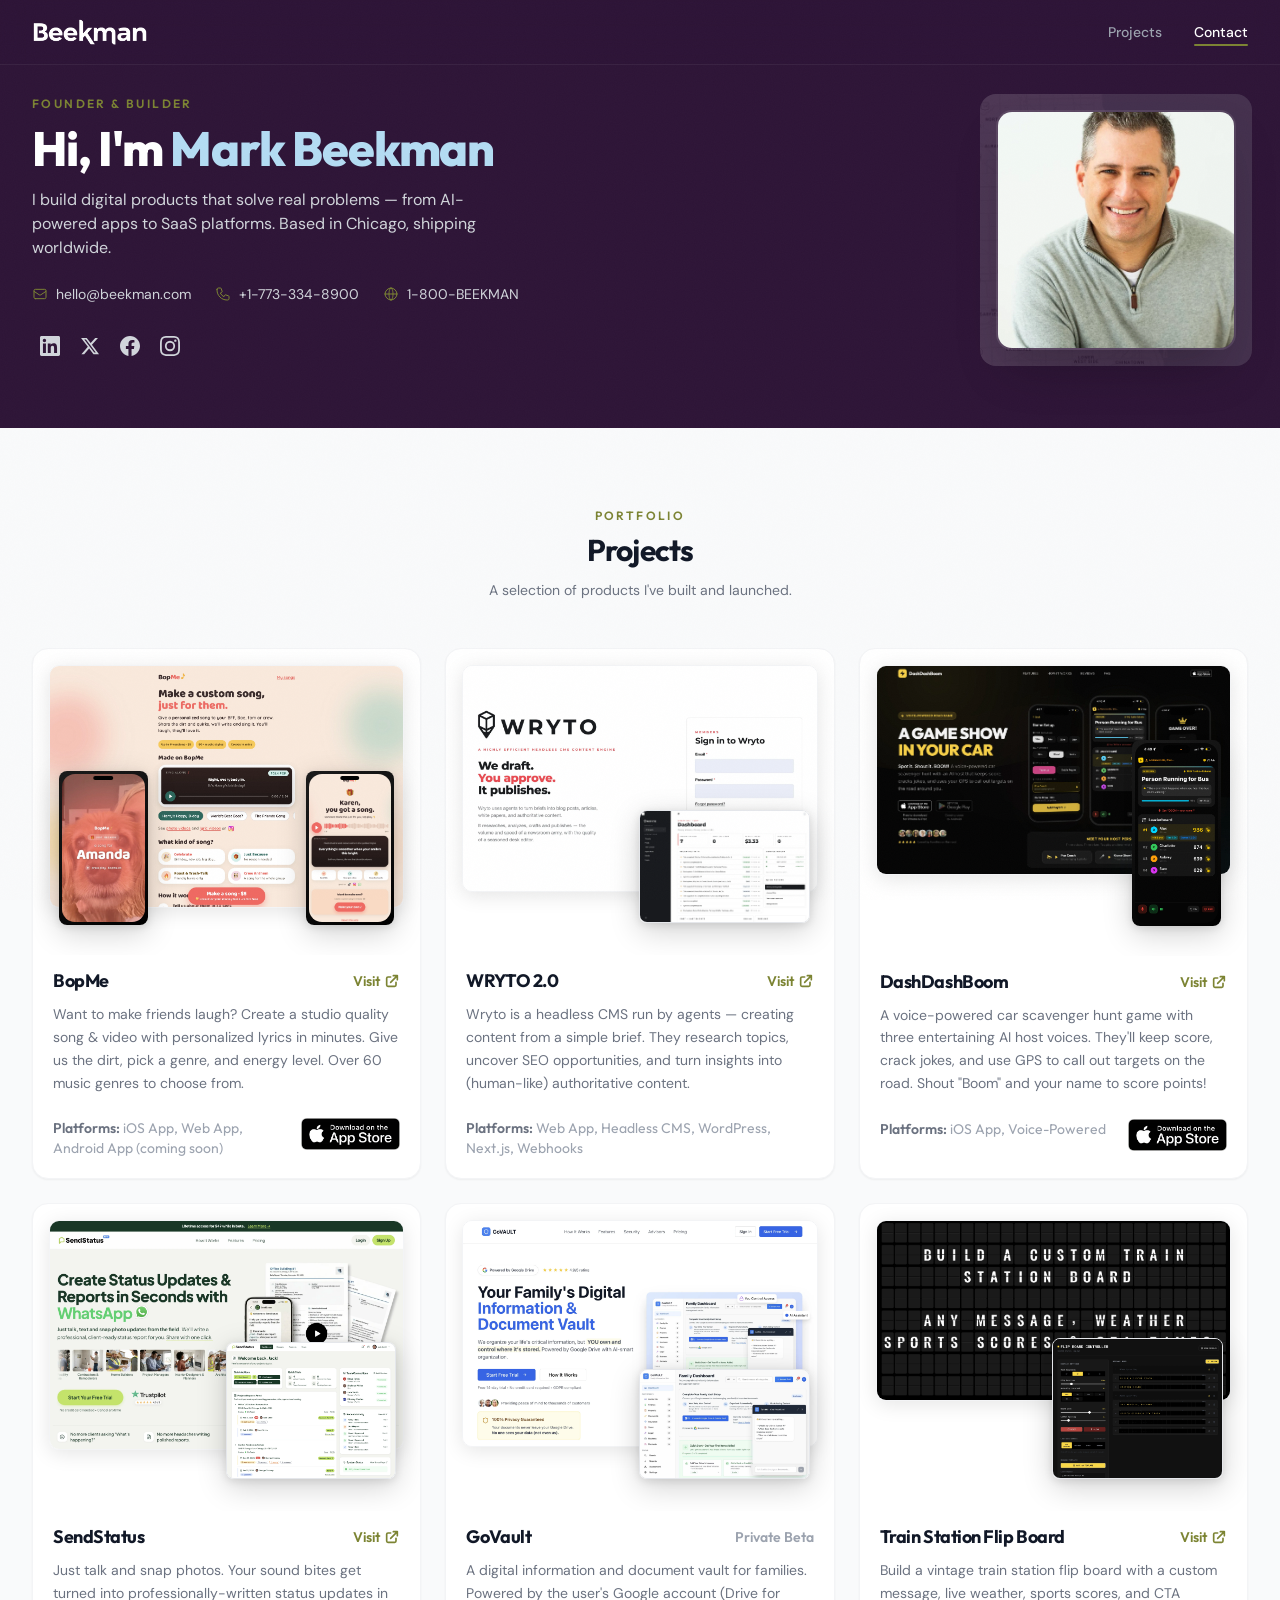
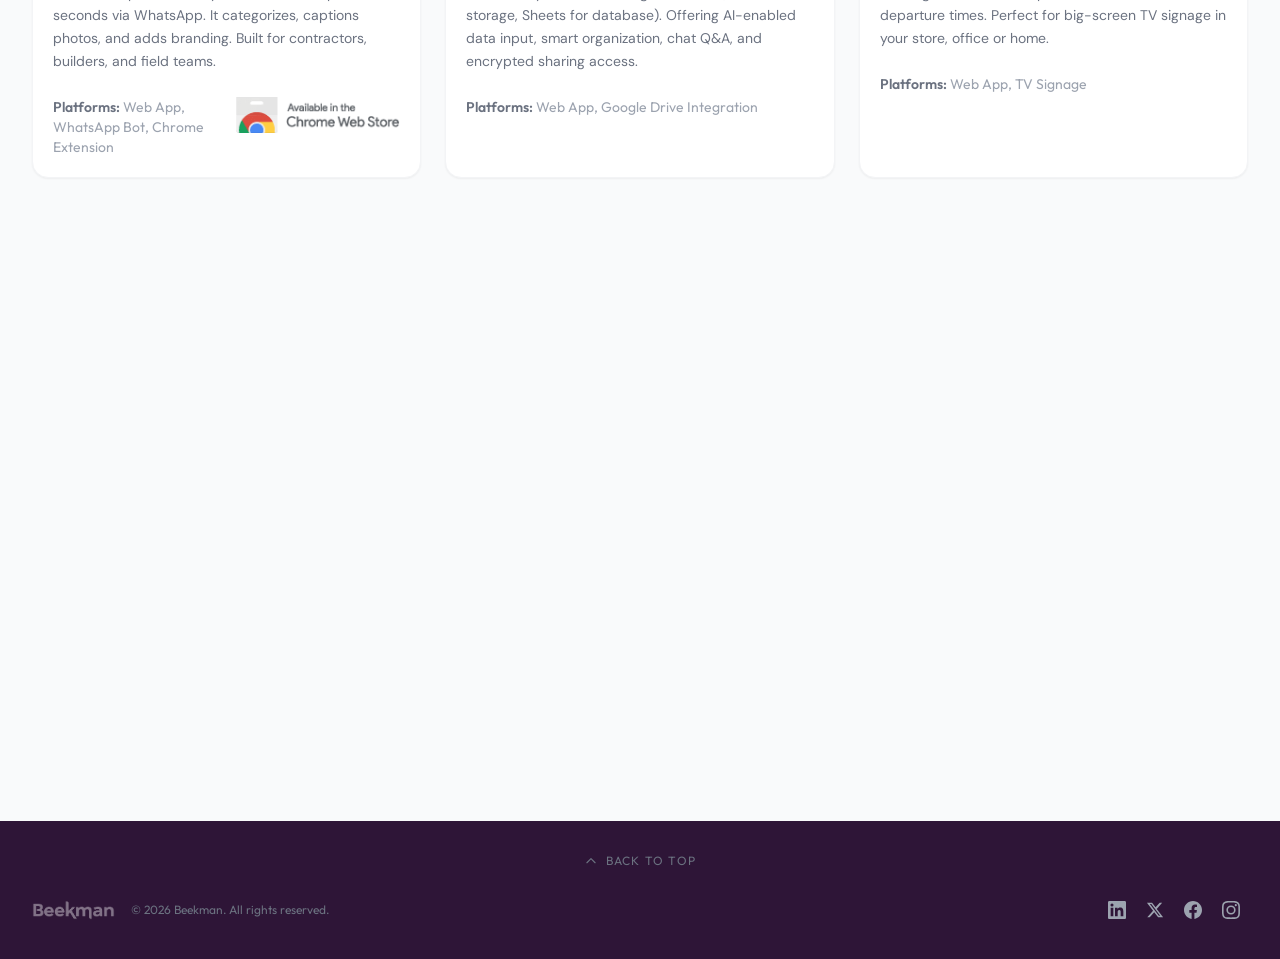
==== commit ddd89591: "Merge branch 'bopme-even-phones'" ====
--- a/index.html
+++ b/index.html
@@ -176,11 +176,11 @@
                      alt="BopMe — create studio-quality songs with personalized lyrics"
                      class="img-primary w-full h-auto rounded-lg border border-gray-100"
                      loading="lazy">
-                <div class="img-secondary pos-iphone-left iphone-frame">
+                <div class="img-secondary pos-iphone-left iphone-frame phone-match">
                   <img src="images/projects/bopme_photo_video_preview.webp"
                        alt="BopMe photo and lyric video preview on iPhone" loading="lazy">
                 </div>
-                <div class="img-secondary pos-iphone iphone-frame">
+                <div class="img-secondary pos-iphone iphone-frame phone-match">
                   <img src="images/projects/bopme_phone_image_front.webp"
                        alt="BopMe iPhone app showing a custom song in progress" loading="lazy">
                 </div>
--- a/css/custom.css
+++ b/css/custom.css
@@ -182,6 +182,16 @@
   display: block;
   width: 100%;
   height: auto;
+}
+
+/* Paired phone insets (BopMe): the two screenshots have slightly different
+   aspect ratios, which left the right phone ~10px taller. Pin both to the
+   same ratio and trim the overflow at the bottom, so the pair sits level
+   without editing either source image. */
+.iphone-frame.phone-match img {
+  aspect-ratio: 1096 / 1962;
+  object-fit: cover;
+  object-position: top center;
 }
 
 .iphone-frame::before {
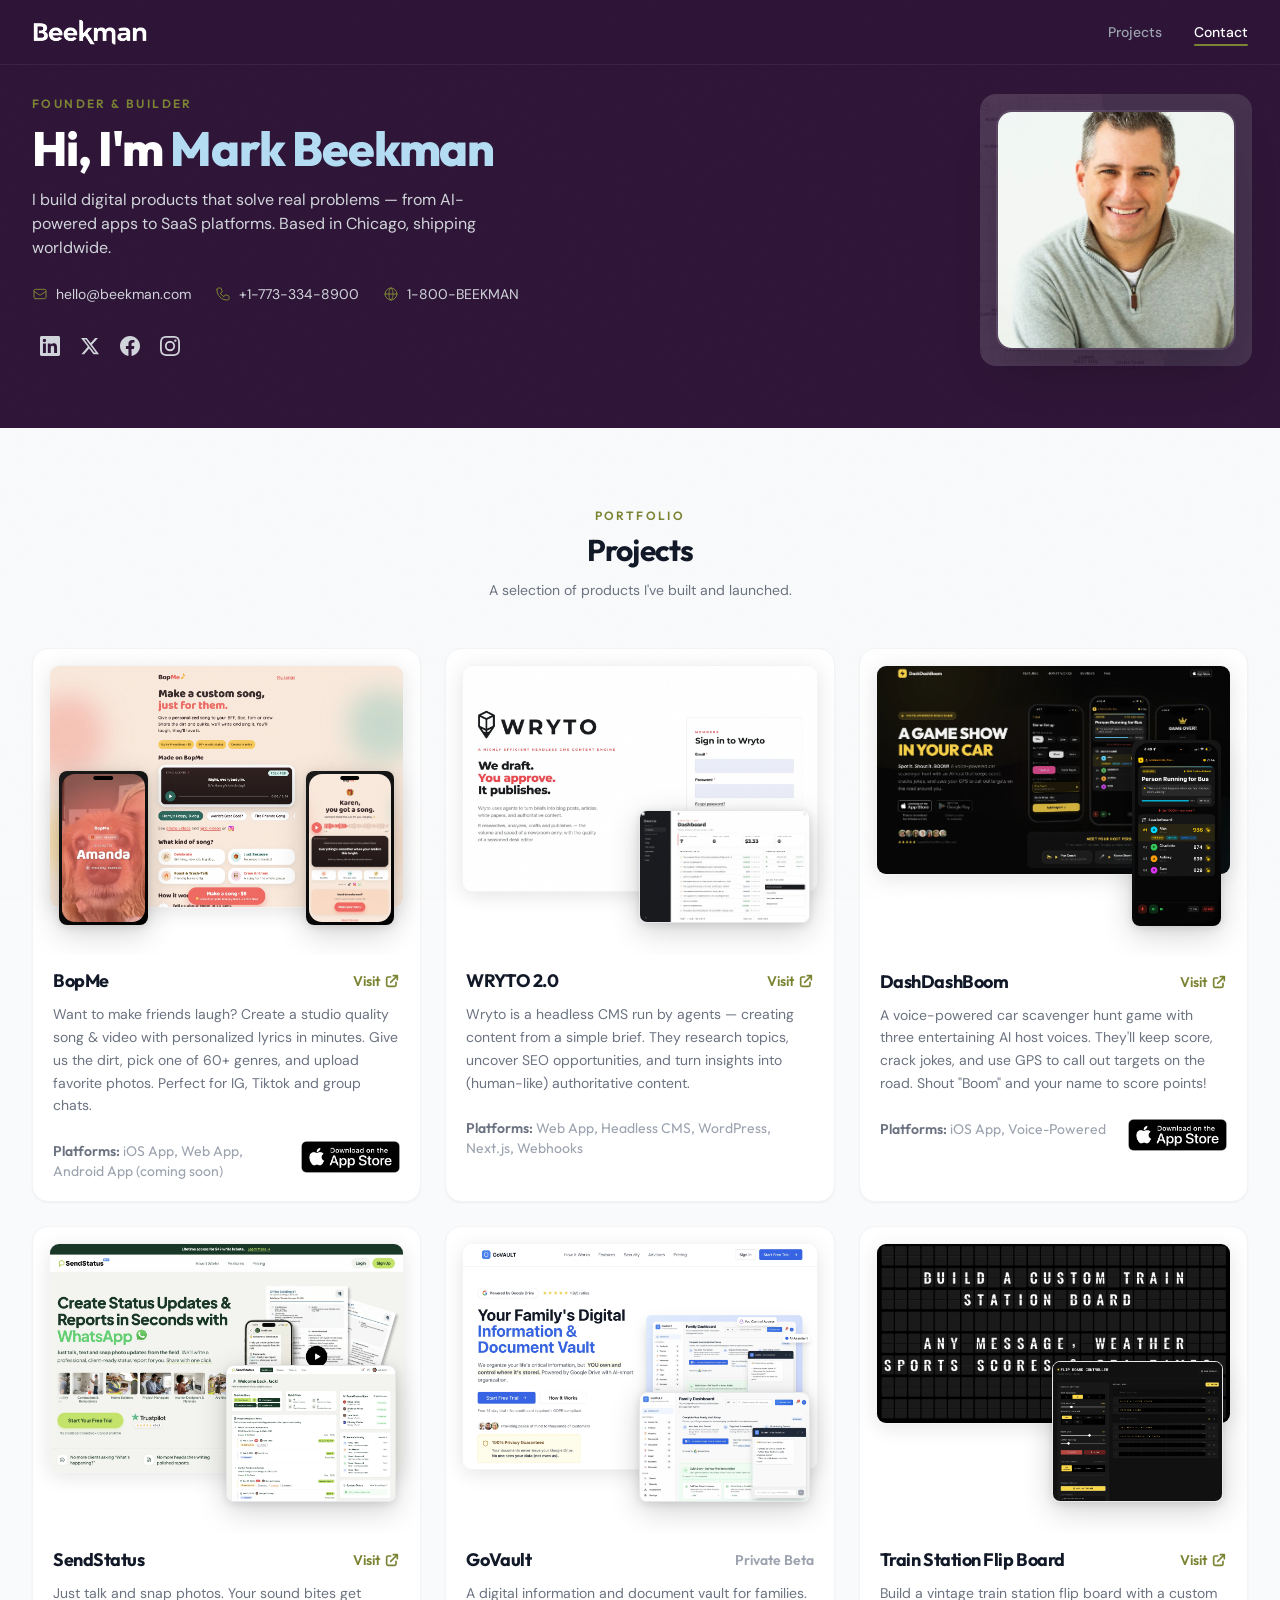
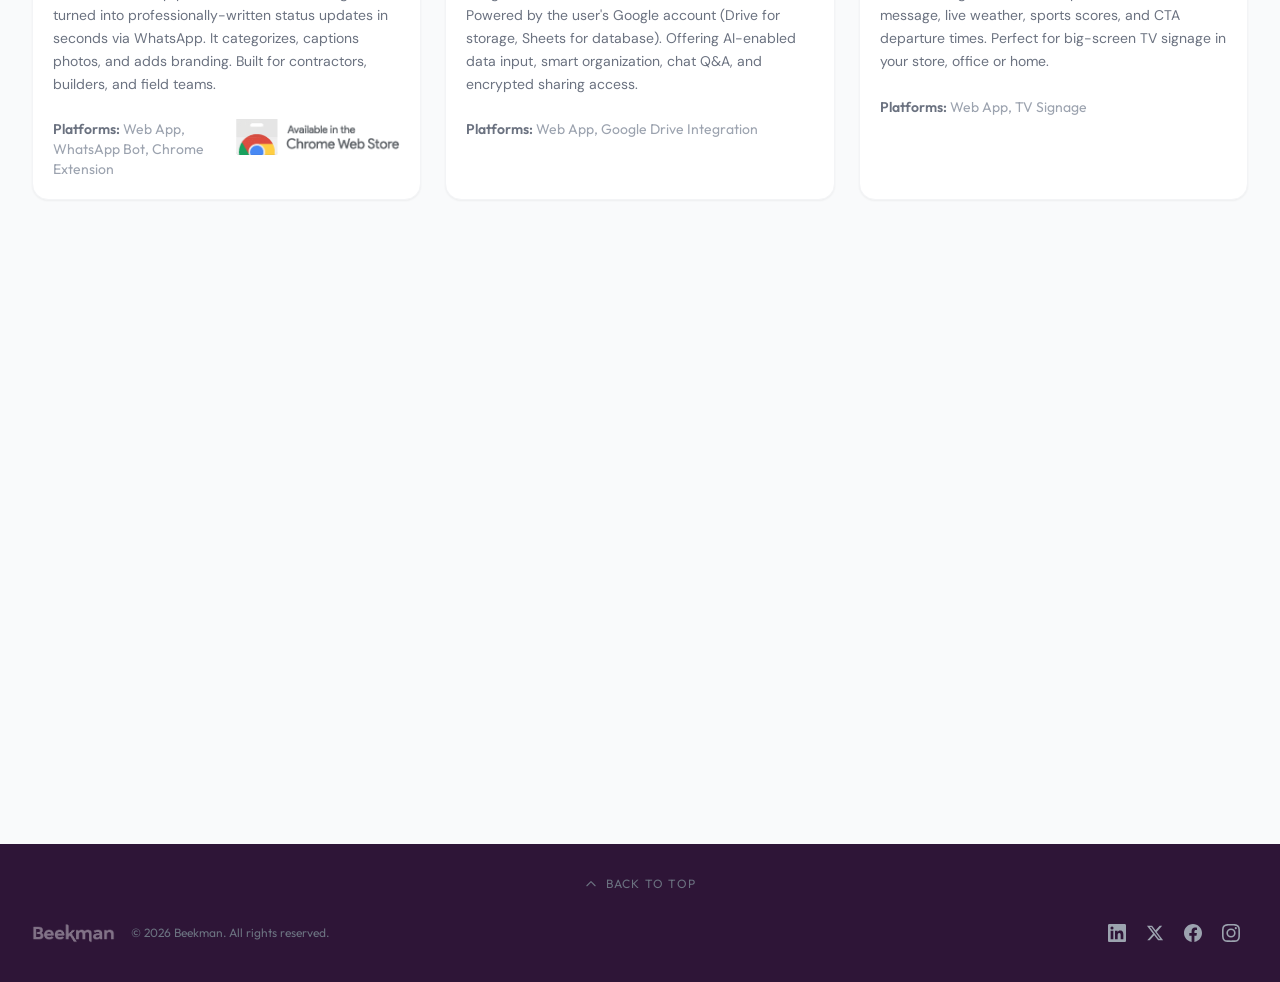
==== commit d8d53abb: "Merge branch 'bopme-copy-update'" ====
--- a/index.html
+++ b/index.html
@@ -196,7 +196,7 @@
                 </a>
               </div>
               <p class="text-gray-500 text-sm leading-relaxed">
-                Want to make friends laugh? Create a studio quality song &amp; video with personalized lyrics in minutes. Give us the dirt, pick a genre, and energy level. Over 60 music genres to choose from.
+                Want to make friends laugh? Create a studio quality song &amp; video with personalized lyrics in minutes. Give us the dirt, pick one of 60+ genres, and upload favorite photos. Perfect for IG, Tiktok and group chats.
               </p>
               <div class="flex items-start justify-between mt-6 gap-4">
                 <p class="text-sm text-gray-400 font-display"><span class="font-semibold text-gray-500">Platforms:</span> iOS App, Web App, Android App (coming soon)</p>
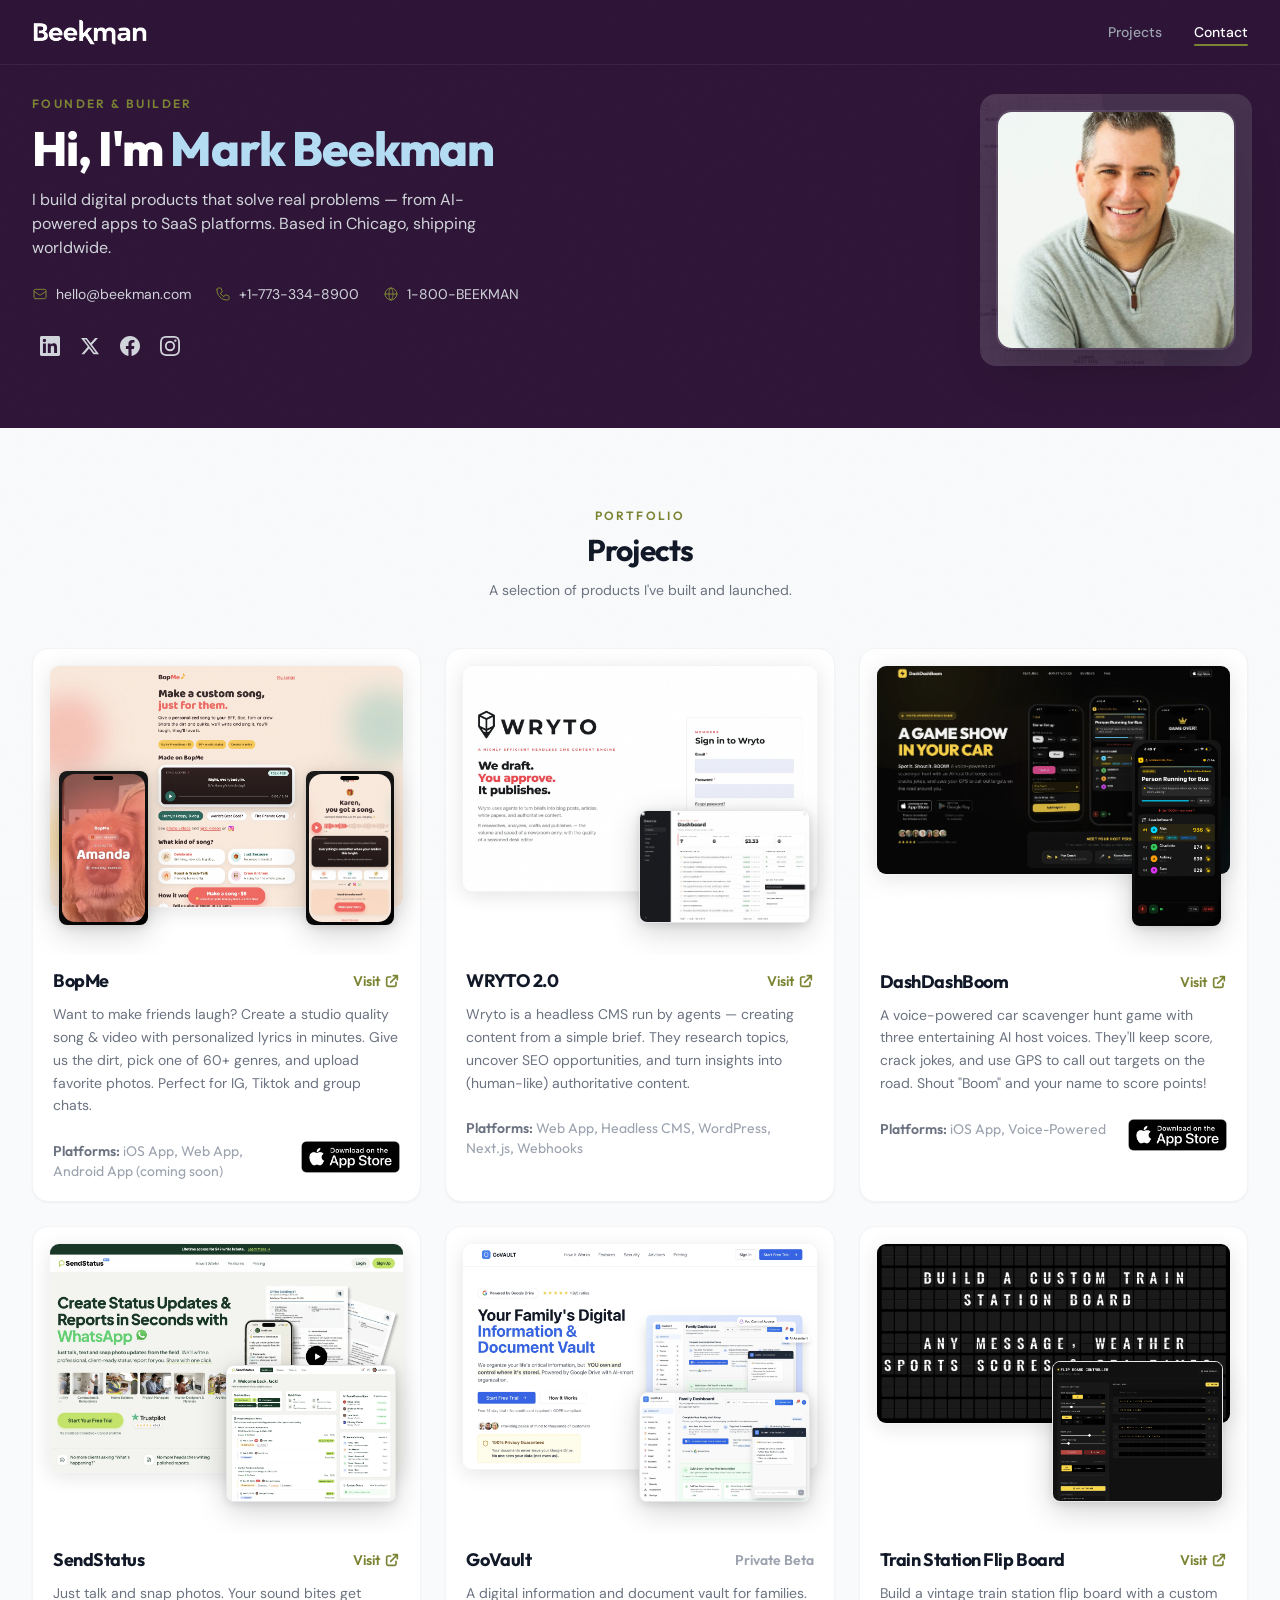
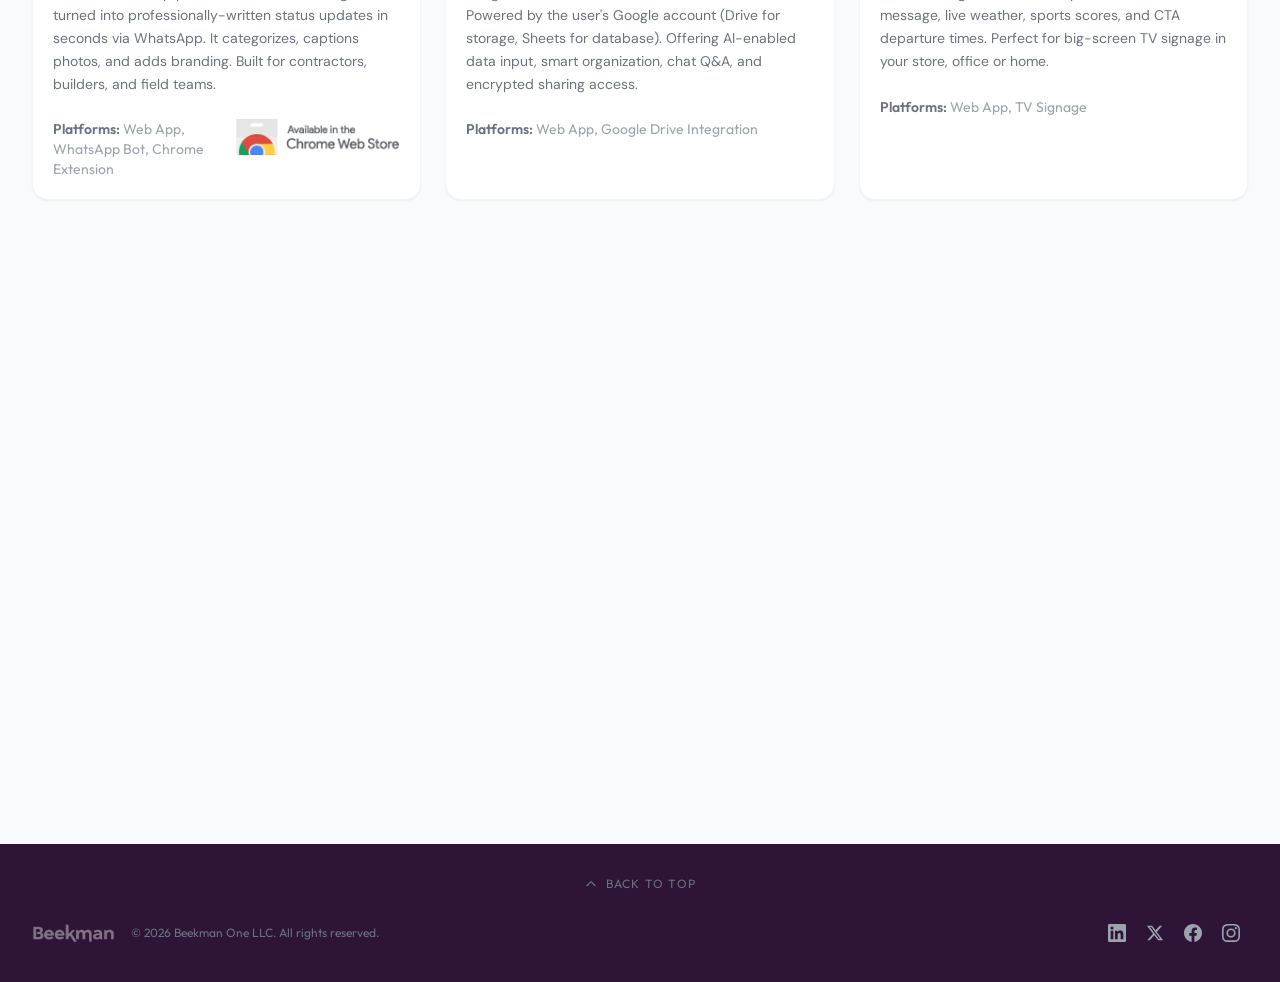
==== commit 1a9843e2: "Merge branch 'update-legal-line'" ====
--- a/index.html
+++ b/index.html
@@ -464,7 +464,7 @@
       <div class="flex flex-col sm:flex-row items-center justify-between gap-4">
         <div class="flex items-center gap-4">
           <img src="images/beekman_logo_white.webp" alt="Beekman" class="h-5 opacity-40">
-          <p class="text-gray-500 text-xs font-display">&copy; 2026 Beekman. All rights reserved.</p>
+          <p class="text-gray-500 text-xs font-display">&copy; 2026 Beekman One LLC. All rights reserved.</p>
         </div>
         <div class="flex items-center space-x-1">
           <a href="https://www.linkedin.com/in/markbeekman/" target="_blank" rel="noopener" aria-label="LinkedIn" class="text-gray-400 hover:text-white transition-colors p-2 rounded-lg hover:bg-white/[0.06]"><svg class="w-[18px] h-[18px]" fill="currentColor" viewBox="0 0 24 24"><path d="M20.447 20.452h-3.554v-5.569c0-1.328-.027-3.037-1.852-3.037-1.853 0-2.136 1.445-2.136 2.939v5.667H9.351V9h3.414v1.561h.046c.477-.9 1.637-1.85 3.37-1.85 3.601 0 4.267 2.37 4.267 5.455v6.286zM5.337 7.433a2.062 2.062 0 01-2.063-2.065 2.064 2.064 0 112.063 2.065zm1.782 13.019H3.555V9h3.564v11.452zM22.225 0H1.771C.792 0 0 .774 0 1.729v20.542C0 23.227.792 24 1.771 24h20.451C23.2 24 24 23.227 24 22.271V1.729C24 .774 23.2 0 22.222 0h.003z"/></svg></a>
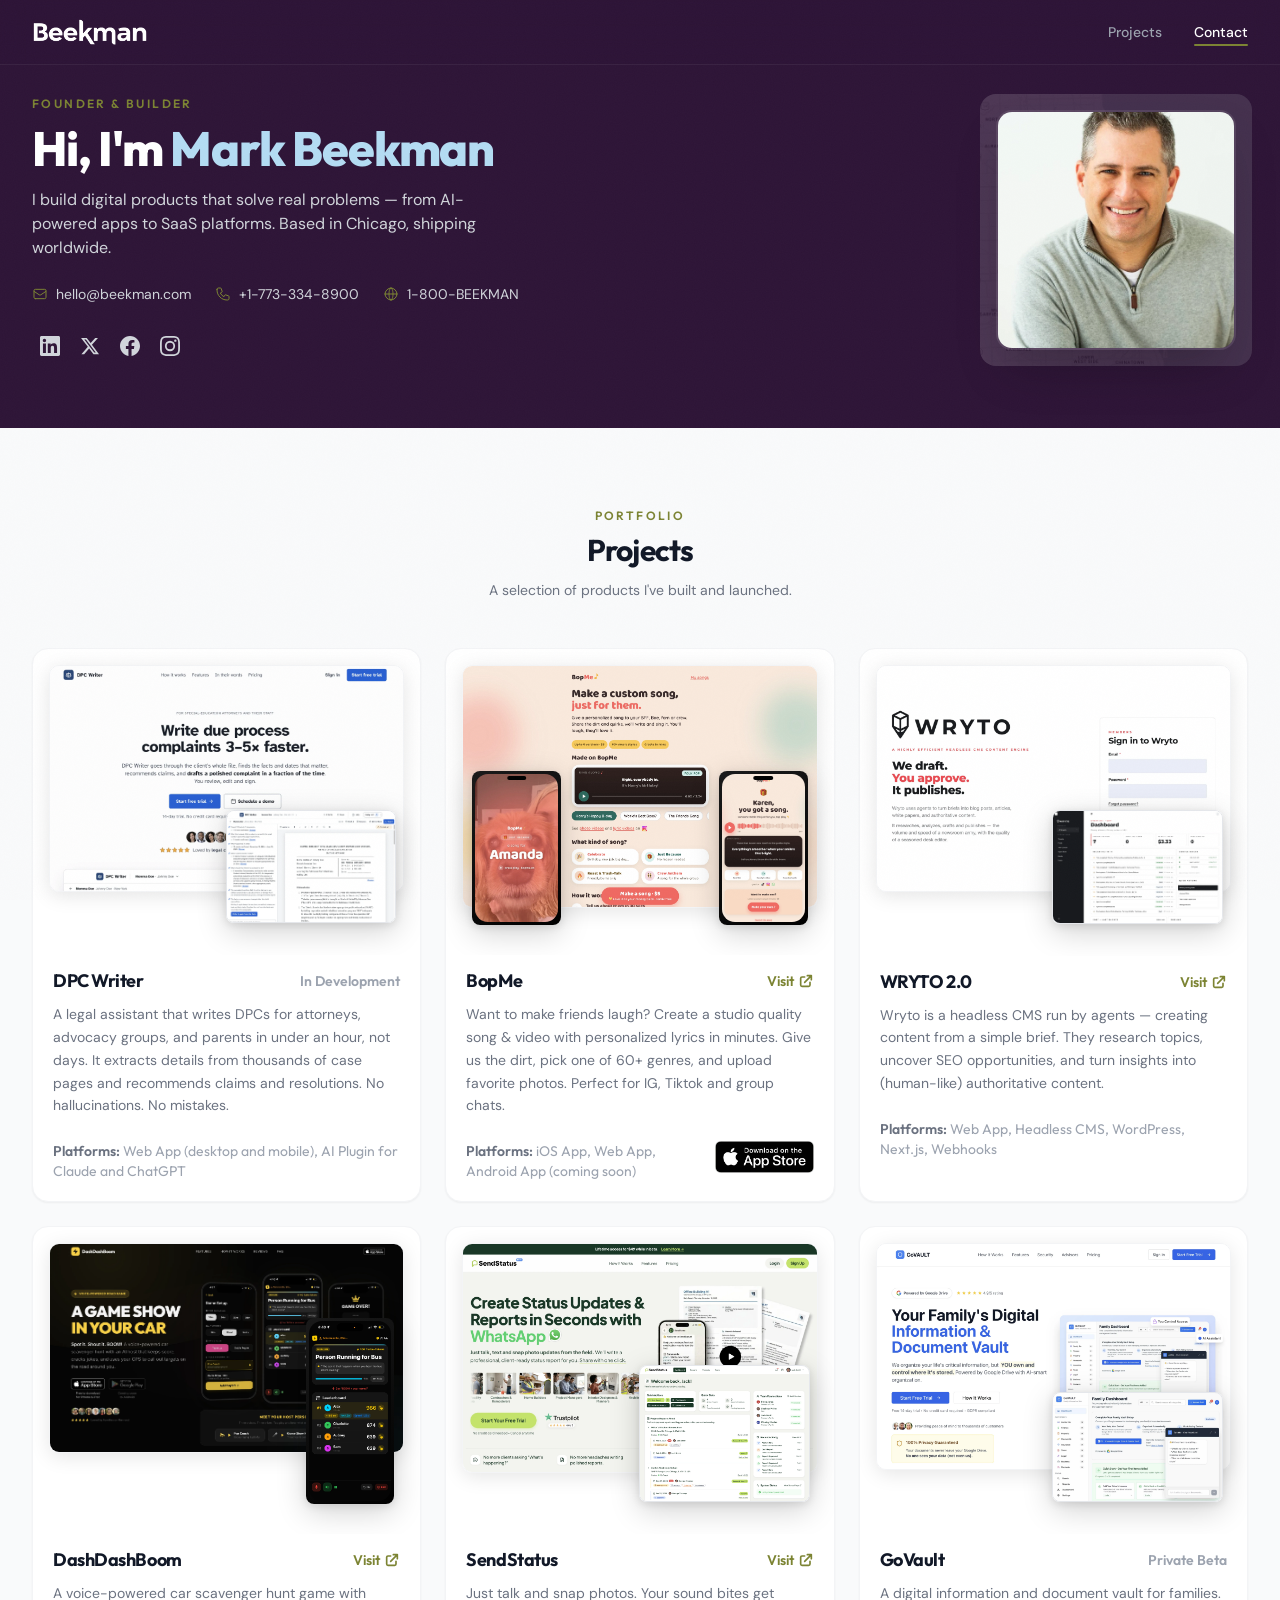
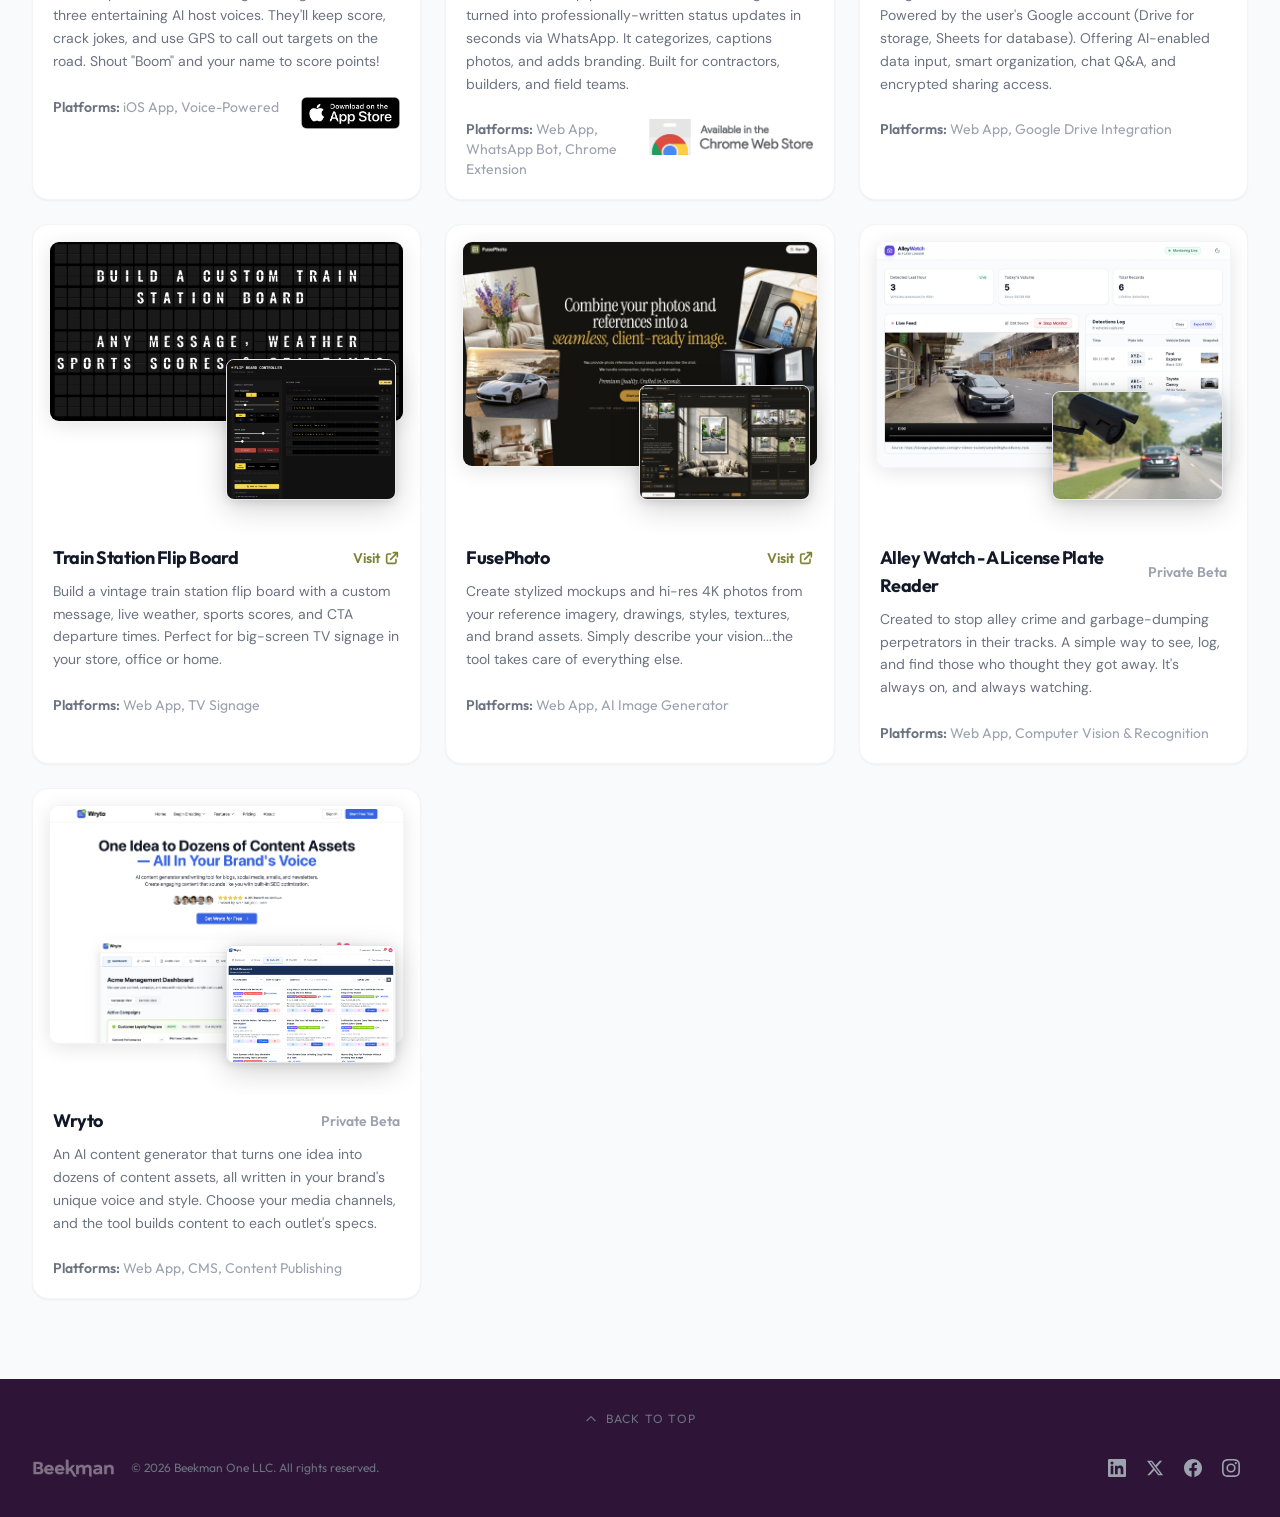
==== commit e532724a: "Merge branch 'dpc-writer-project'" ====
--- a/index.html
+++ b/index.html
@@ -168,6 +168,32 @@
 
         <div class="grid grid-cols-1 md:grid-cols-2 lg:grid-cols-3 gap-6">
 
+          <!-- Project 0: DPC Writer -->
+          <div class="project-card bg-white rounded-2xl overflow-hidden border border-gray-100 shadow-sm fade-in-up">
+            <div class="project-images p-4 pb-6">
+              <div class="relative">
+                <img src="images/projects/dpc_writer_landing.webp"
+                     alt="DPC Writer — write due process complaints 3–5× faster"
+                     class="img-primary w-full h-auto rounded-lg border border-gray-100"
+                     loading="lazy">
+                <img src="images/projects/dpc_writer_editor.webp"
+                     alt="DPC Writer complaint editor with extracted facts and recommended claims"
+                     class="img-secondary pos-br rounded-lg border border-gray-200"
+                     loading="lazy">
+              </div>
+            </div>
+            <div class="px-5 pb-5 pt-3">
+              <div class="flex items-center justify-between mb-2">
+                <h3 class="font-display text-lg font-bold text-gray-900 tracking-tight">DPC Writer</h3>
+                <span class="text-gray-400 text-sm font-semibold font-display whitespace-nowrap">In Development</span>
+              </div>
+              <p class="text-gray-500 text-sm leading-relaxed">
+                A legal assistant that writes DPCs for attorneys, advocacy groups, and parents in under an hour, not days. It extracts details from thousands of case pages and recommends claims and resolutions. No hallucinations. No mistakes.
+              </p>
+              <p class="text-sm text-gray-400 mt-6 font-display"><span class="font-semibold text-gray-500">Platforms:</span> Web App (desktop and mobile), AI Plugin for Claude and ChatGPT</p>
+            </div>
+          </div>
+
           <!-- Project 1: BopMe -->
           <div class="project-card bg-white rounded-2xl overflow-hidden border border-gray-100 shadow-sm fade-in-up">
             <div class="project-images p-4 pb-6">
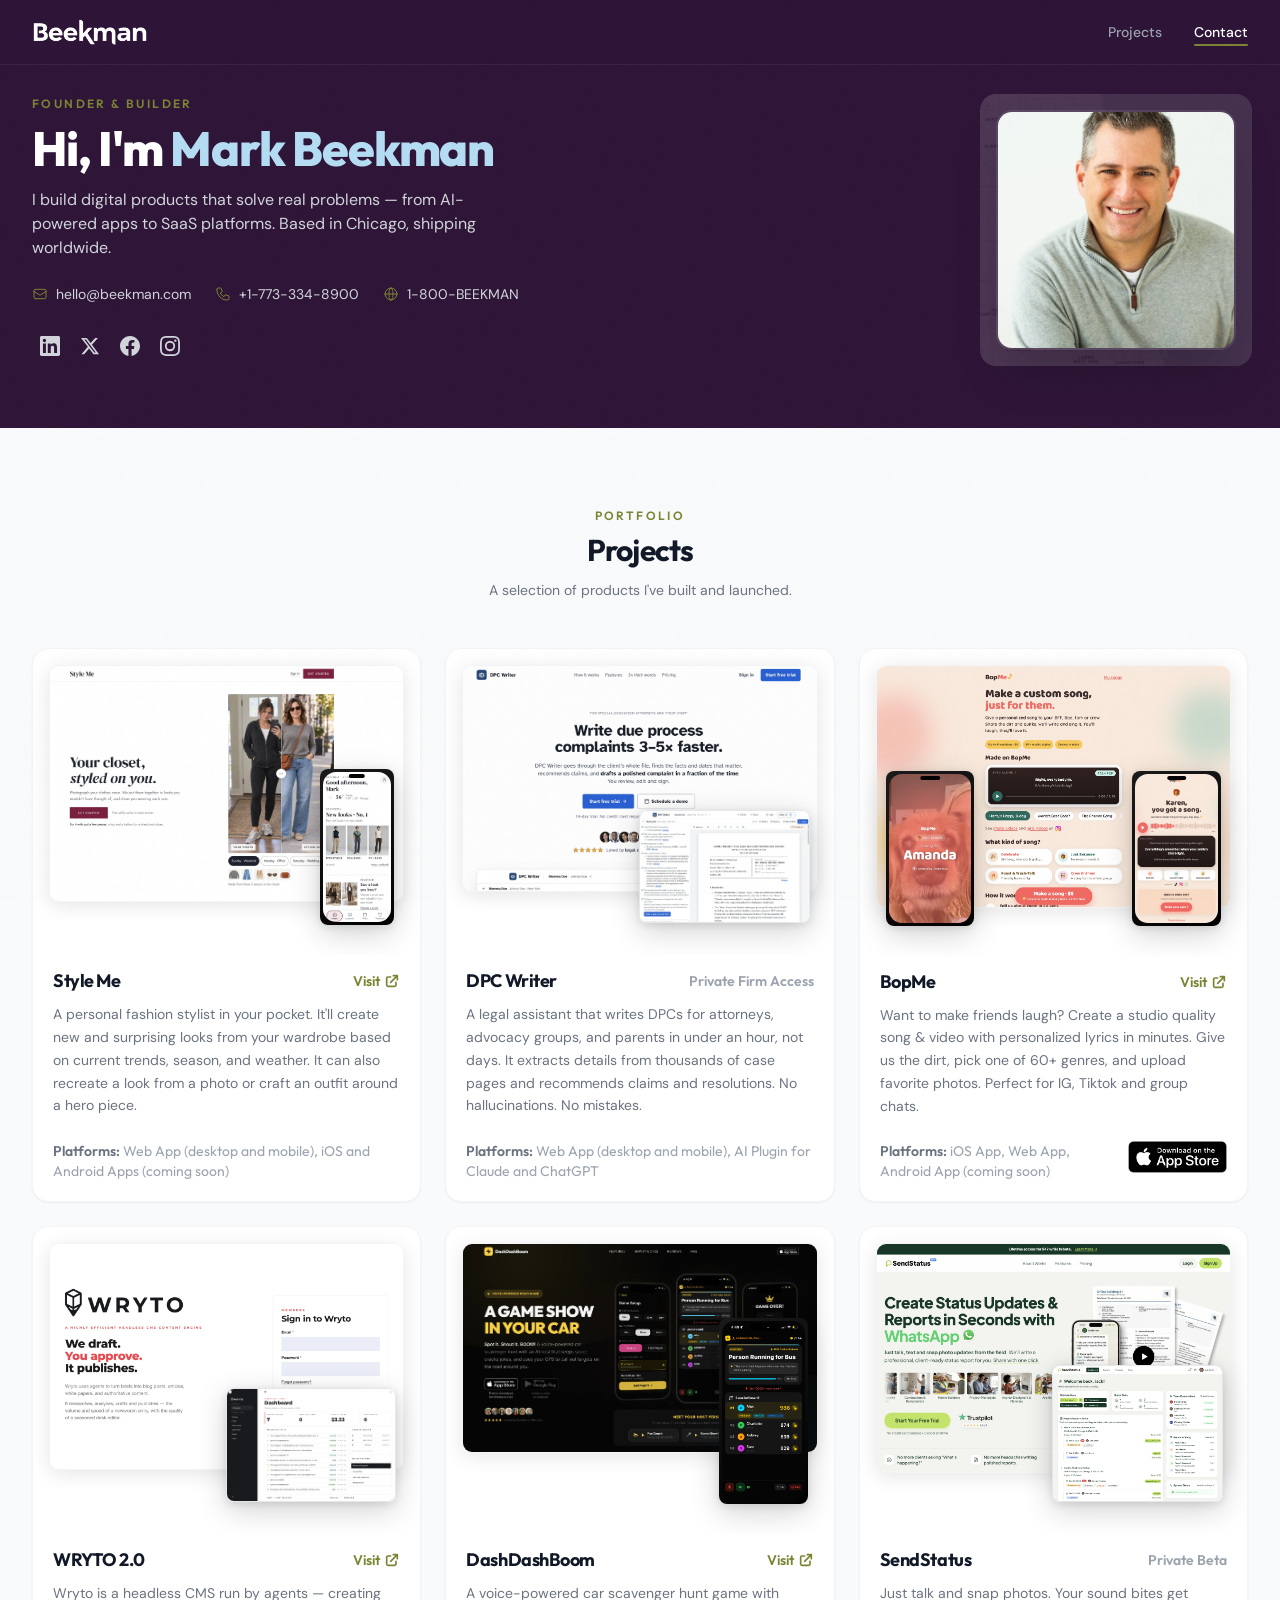
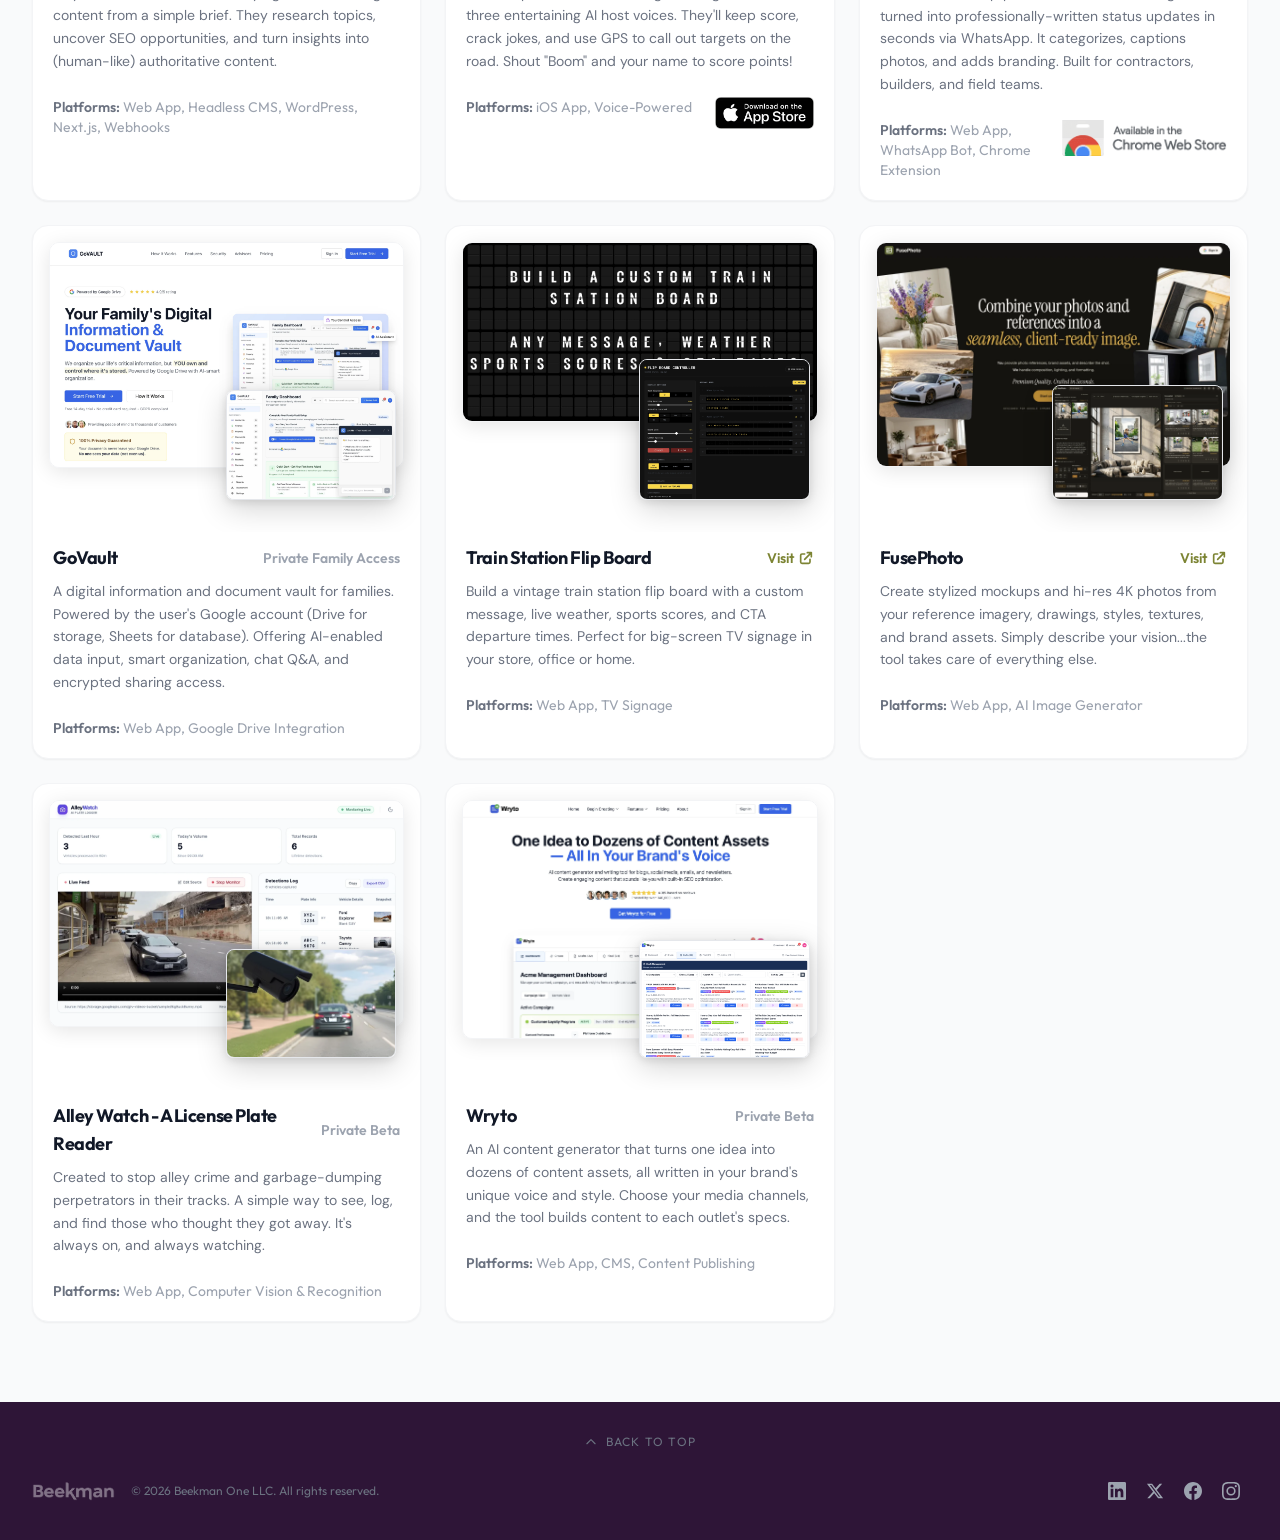
==== commit b02256fb: "Add Style Me project card and update three status labels Style Me leads the projects grid (upper-lef" ====
--- a/index.html
+++ b/index.html
@@ -168,7 +168,37 @@
 
         <div class="grid grid-cols-1 md:grid-cols-2 lg:grid-cols-3 gap-6">
 
-          <!-- Project 0: DPC Writer -->
+          <!-- Project 0: Style Me -->
+          <div class="project-card bg-white rounded-2xl overflow-hidden border border-gray-100 shadow-sm fade-in-up">
+            <div class="project-images p-4 pb-6">
+              <div class="relative">
+                <img src="images/projects/style_me_landing.webp"
+                     alt="Style Me — your closet, styled on you"
+                     class="img-primary w-full h-auto rounded-lg border border-gray-100"
+                     loading="lazy">
+                <div class="img-secondary pos-iphone-sm iphone-frame">
+                  <img src="images/projects/style_me_iphone_home.webp"
+                       alt="Style Me iPhone home screen showing a daily lookbook built from your wardrobe" loading="lazy">
+                </div>
+              </div>
+            </div>
+            <div class="px-5 pb-5 pt-3">
+              <div class="flex items-center justify-between mb-2">
+                <h3 class="font-display text-lg font-bold text-gray-900 tracking-tight">Style Me</h3>
+                <a href="https://style.ltd" target="_blank" rel="noopener"
+                   class="text-olive hover:text-olive-dark transition-colors text-sm font-semibold flex items-center gap-1 font-display">
+                  Visit
+                  <svg class="w-4 h-4" fill="none" stroke="currentColor" viewBox="0 0 24 24"><path stroke-linecap="round" stroke-linejoin="round" stroke-width="2.5" d="M10 6H6a2 2 0 00-2 2v10a2 2 0 002 2h10a2 2 0 002-2v-4M14 4h6m0 0v6m0-6L10 14"/></svg>
+                </a>
+              </div>
+              <p class="text-gray-500 text-sm leading-relaxed">
+                A personal fashion stylist in your pocket. It'll create new and surprising looks from your wardrobe based on current trends, season, and weather. It can also recreate a look from a photo or craft an outfit around a hero piece.
+              </p>
+              <p class="text-sm text-gray-400 mt-6 font-display"><span class="font-semibold text-gray-500">Platforms:</span> Web App (desktop and mobile), iOS and Android Apps (coming soon)</p>
+            </div>
+          </div>
+
+          <!-- Project 1: DPC Writer -->
           <div class="project-card bg-white rounded-2xl overflow-hidden border border-gray-100 shadow-sm fade-in-up">
             <div class="project-images p-4 pb-6">
               <div class="relative">
@@ -185,7 +215,7 @@
             <div class="px-5 pb-5 pt-3">
               <div class="flex items-center justify-between mb-2">
                 <h3 class="font-display text-lg font-bold text-gray-900 tracking-tight">DPC Writer</h3>
-                <span class="text-gray-400 text-sm font-semibold font-display whitespace-nowrap">In Development</span>
+                <span class="text-gray-400 text-sm font-semibold font-display whitespace-nowrap">Private Firm Access</span>
               </div>
               <p class="text-gray-500 text-sm leading-relaxed">
                 A legal assistant that writes DPCs for attorneys, advocacy groups, and parents in under an hour, not days. It extracts details from thousands of case pages and recommends claims and resolutions. No hallucinations. No mistakes.
@@ -194,7 +224,7 @@
             </div>
           </div>
 
-          <!-- Project 1: BopMe -->
+          <!-- Project 2: BopMe -->
           <div class="project-card bg-white rounded-2xl overflow-hidden border border-gray-100 shadow-sm fade-in-up">
             <div class="project-images p-4 pb-6">
               <div class="relative">
@@ -233,7 +263,7 @@
             </div>
           </div>
 
-          <!-- Project 2: WRYTO 2.0 -->
+          <!-- Project 3: WRYTO 2.0 -->
           <div class="project-card bg-white rounded-2xl overflow-hidden border border-gray-100 shadow-sm fade-in-up">
             <div class="project-images p-4 pb-6">
               <div class="relative">
@@ -263,7 +293,7 @@
             </div>
           </div>
 
-          <!-- Project 3: DashDashBoom -->
+          <!-- Project 4: DashDashBoom -->
           <div class="project-card bg-white rounded-2xl overflow-hidden border border-gray-100 shadow-sm fade-in-up">
             <div class="project-images p-4 pb-6">
               <div class="relative">
@@ -298,7 +328,7 @@
             </div>
           </div>
 
-          <!-- Project 4: SendStatus -->
+          <!-- Project 5: SendStatus -->
           <div class="project-card bg-white rounded-2xl overflow-hidden border border-gray-100 shadow-sm fade-in-up">
             <div class="project-images p-4 pb-6">
               <div class="relative">
@@ -315,11 +345,7 @@
             <div class="px-5 pb-5 pt-3">
               <div class="flex items-center justify-between mb-2">
                 <h3 class="font-display text-lg font-bold text-gray-900 tracking-tight">SendStatus</h3>
-                <a href="https://sendstatus.co" target="_blank" rel="noopener"
-                   class="text-olive hover:text-olive-dark transition-colors text-sm font-semibold flex items-center gap-1 font-display">
-                  Visit
-                  <svg class="w-4 h-4" fill="none" stroke="currentColor" viewBox="0 0 24 24"><path stroke-linecap="round" stroke-linejoin="round" stroke-width="2.5" d="M10 6H6a2 2 0 00-2 2v10a2 2 0 002 2h10a2 2 0 002-2v-4M14 4h6m0 0v6m0-6L10 14"/></svg>
-                </a>
+                <span class="text-gray-400 text-sm font-semibold font-display whitespace-nowrap">Private Beta</span>
               </div>
               <p class="text-gray-500 text-sm leading-relaxed">
                 Just talk and snap photos. Your sound bites get turned into professionally-written status updates in seconds via WhatsApp. It categorizes, captions photos, and adds branding. Built for contractors, builders, and field teams.
@@ -333,7 +359,7 @@
             </div>
           </div>
 
-          <!-- Project 5: GoVault -->
+          <!-- Project 6: GoVault -->
           <div class="project-card bg-white rounded-2xl overflow-hidden border border-gray-100 shadow-sm fade-in-up">
             <div class="project-images p-4 pb-6">
               <div class="relative">
@@ -350,7 +376,7 @@
             <div class="px-5 pb-5 pt-3">
               <div class="flex items-center justify-between mb-2">
                 <h3 class="font-display text-lg font-bold text-gray-900 tracking-tight">GoVault</h3>
-                <span class="text-gray-400 text-sm font-semibold font-display">Private Beta</span>
+                <span class="text-gray-400 text-sm font-semibold font-display whitespace-nowrap">Private Family Access</span>
               </div>
               <p class="text-gray-500 text-sm leading-relaxed">
                 A digital information and document vault for families. Powered by the user's Google account (Drive for storage, Sheets for database). Offering AI-enabled data input, smart organization, chat Q&A, and encrypted sharing access.
@@ -359,7 +385,7 @@
             </div>
           </div>
 
-          <!-- Project 6: Train Station Flip Board -->
+          <!-- Project 7: Train Station Flip Board -->
           <div class="project-card bg-white rounded-2xl overflow-hidden border border-gray-100 shadow-sm fade-in-up">
             <div class="project-images p-4 pb-6">
               <div class="relative">
@@ -389,7 +415,7 @@
             </div>
           </div>
 
-          <!-- Project 7: FusePhoto -->
+          <!-- Project 8: FusePhoto -->
           <div class="project-card bg-white rounded-2xl overflow-hidden border border-gray-100 shadow-sm fade-in-up">
             <div class="project-images p-4 pb-6">
               <div class="relative">
@@ -419,7 +445,7 @@
             </div>
           </div>
 
-          <!-- Project 8: Alley Watch -->
+          <!-- Project 9: Alley Watch -->
           <div class="project-card bg-white rounded-2xl overflow-hidden border border-gray-100 shadow-sm fade-in-up">
             <div class="project-images p-4 pb-6">
               <div class="relative">
@@ -445,7 +471,7 @@
             </div>
           </div>
 
-          <!-- Project 9: Wryto -->
+          <!-- Project 10: Wryto -->
           <div class="project-card bg-white rounded-2xl overflow-hidden border border-gray-100 shadow-sm fade-in-up">
             <div class="project-images p-4 pb-6">
               <div class="relative">
--- a/css/custom.css
+++ b/css/custom.css
@@ -164,6 +164,14 @@
   bottom: 6px;
   left: 10px;
   width: 25%;
+}
+
+/* Secondary image positioning — smaller iPhone frame bottom-right, for
+   primary screenshots whose content runs close to the right edge */
+.img-secondary.pos-iphone-sm {
+  bottom: 6px;
+  right: 10px;
+  width: 21%;
 }
 
 /* ---- iPhone Frame ---- */
@@ -251,4 +259,9 @@
     bottom: -10px;
     left: 8px;
   }
-}
+  .img-secondary.pos-iphone-sm {
+    width: 23%;
+    bottom: -10px;
+    right: 8px;
+  }
+}
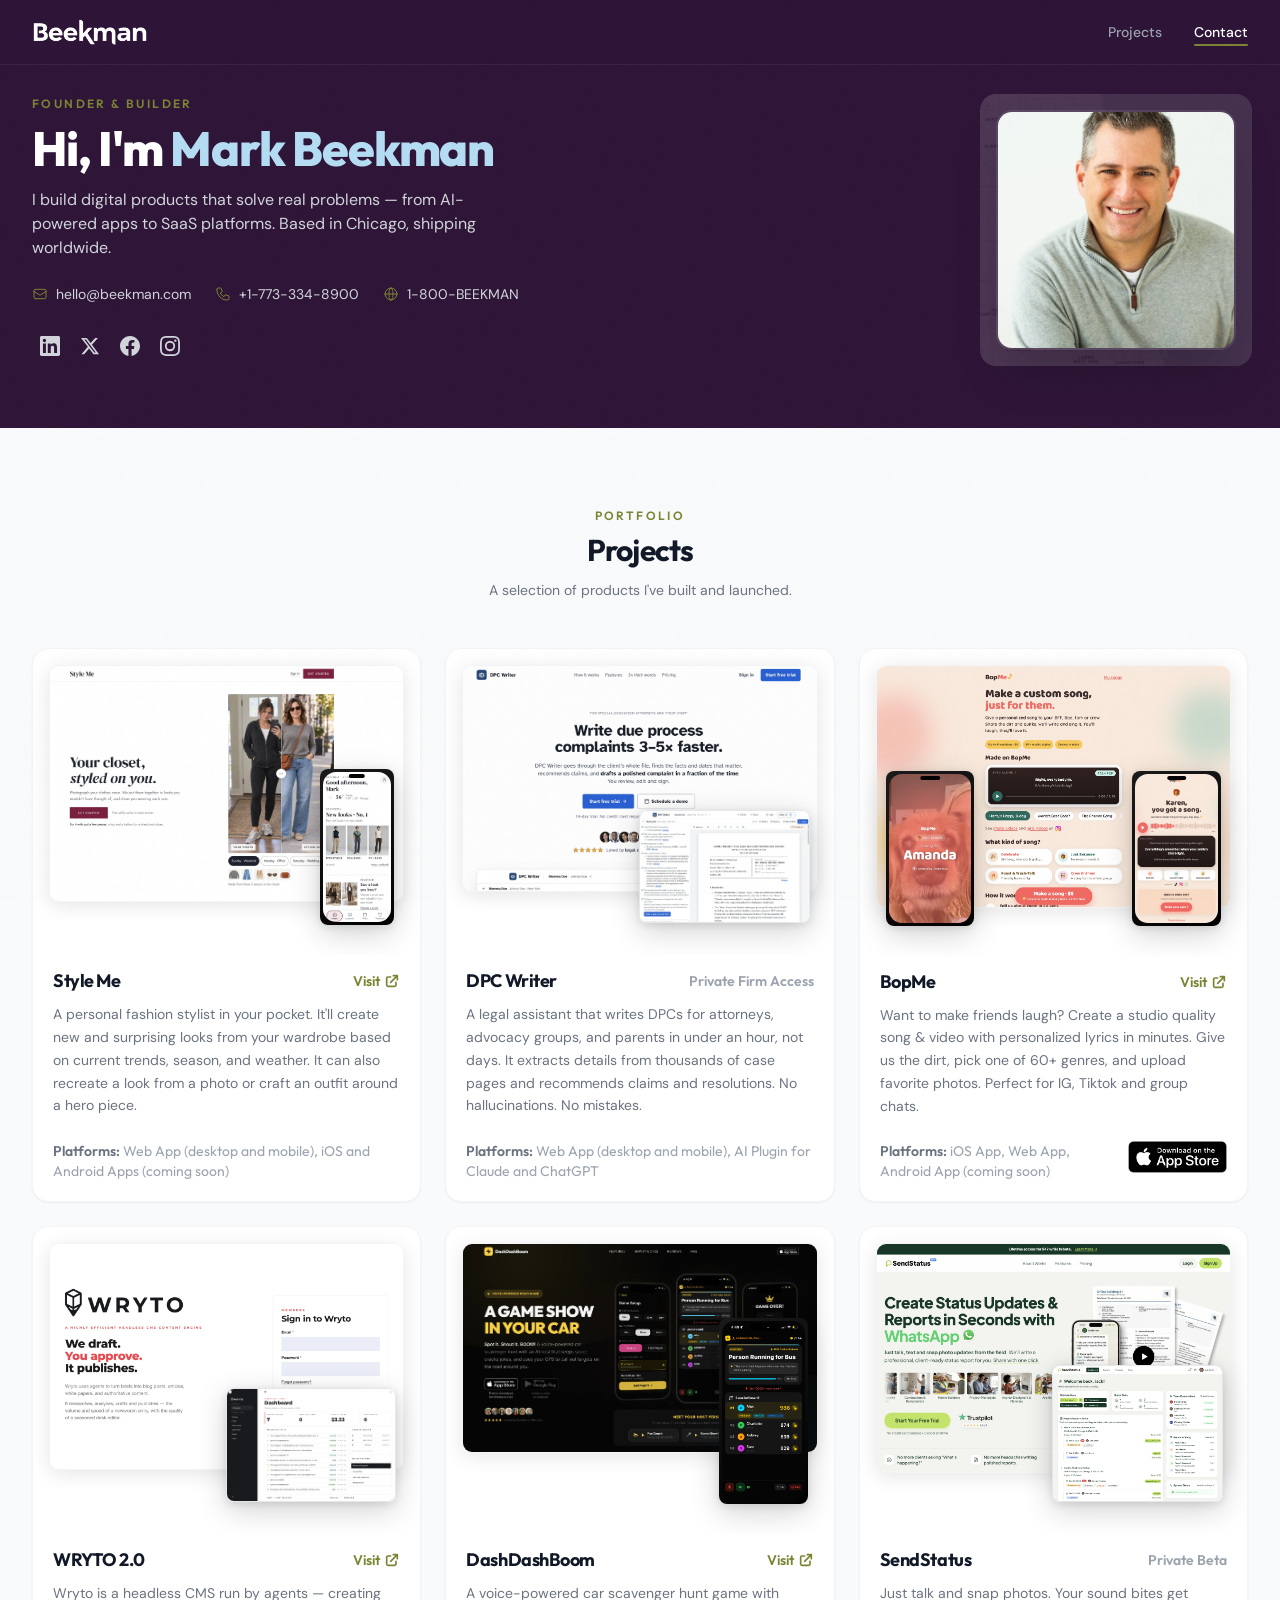
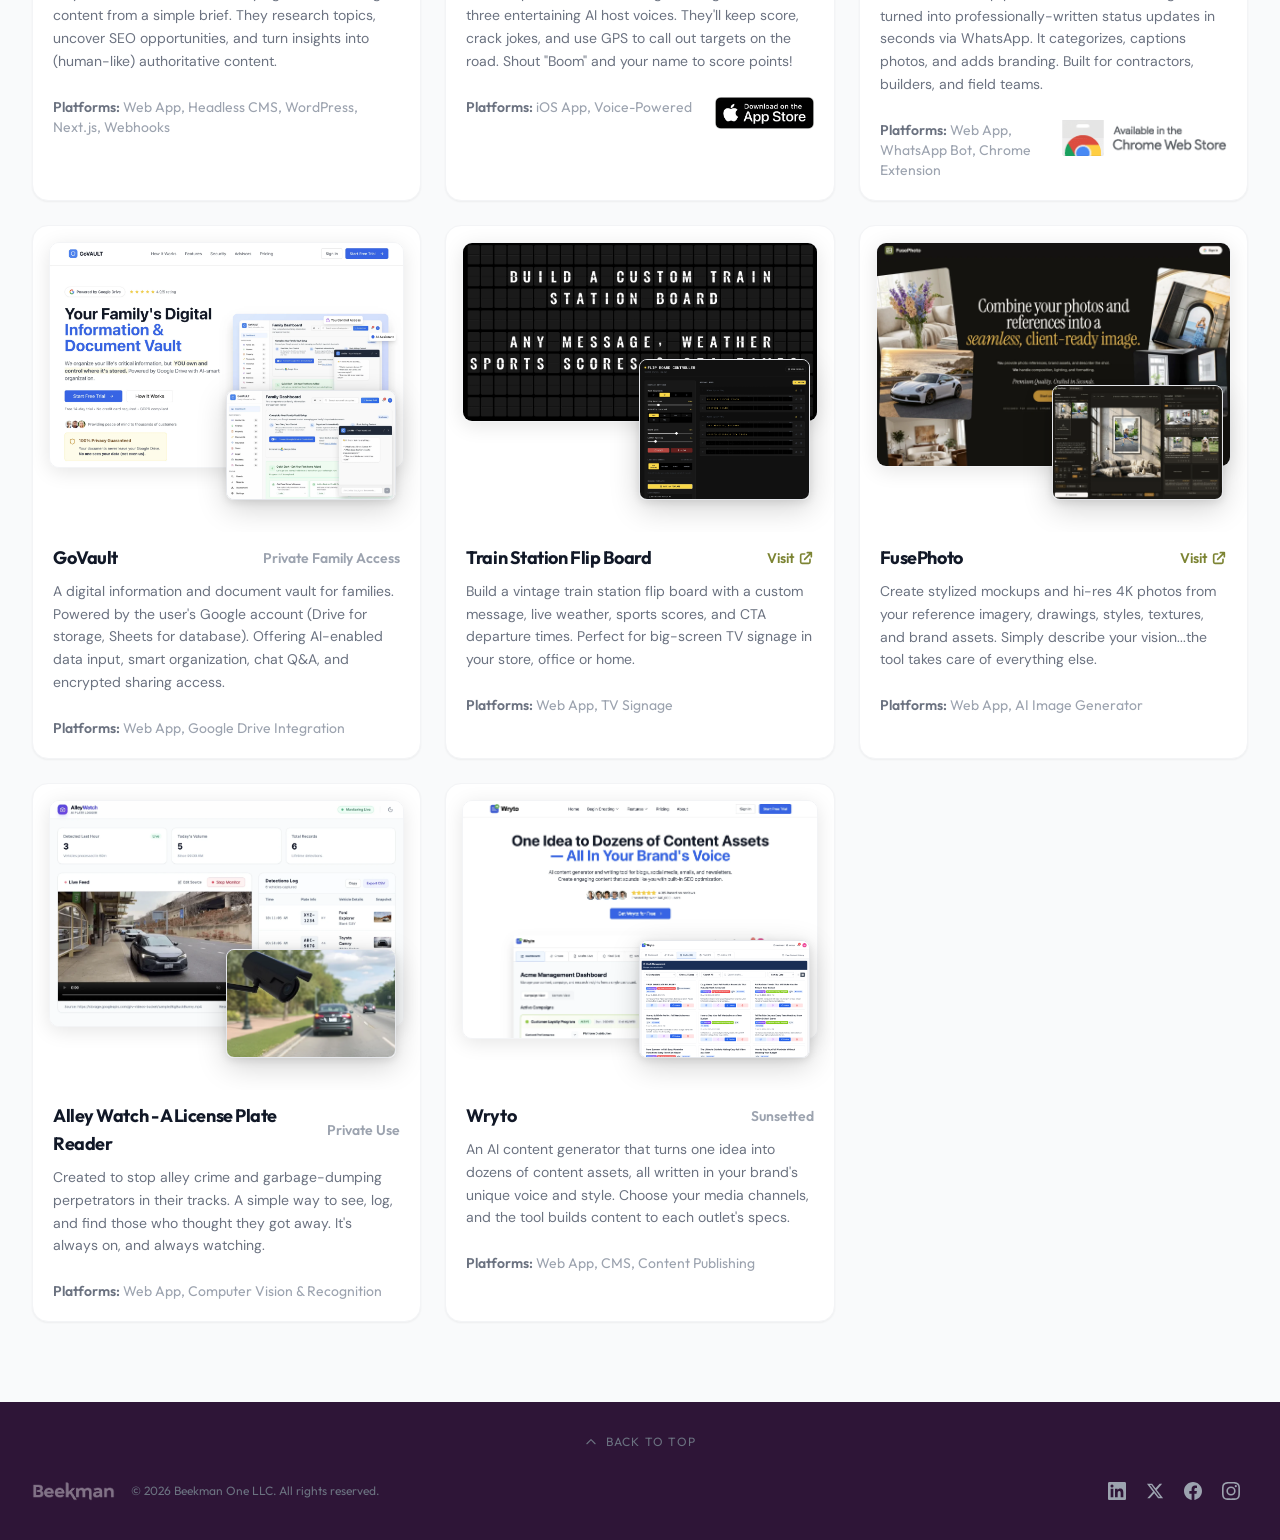
==== commit df1334cb: "Merge branch 'project-status-labels'" ====
--- a/index.html
+++ b/index.html
@@ -462,7 +462,7 @@
             <div class="px-5 pb-5 pt-3">
               <div class="flex items-center justify-between mb-2">
                 <h3 class="font-display text-lg font-bold text-gray-900 tracking-tight">Alley Watch - A License Plate Reader</h3>
-                <span class="text-gray-400 text-sm font-semibold font-display whitespace-nowrap">Private Beta</span>
+                <span class="text-gray-400 text-sm font-semibold font-display whitespace-nowrap">Private Use</span>
               </div>
               <p class="text-gray-500 text-sm leading-relaxed">
                 Created to stop alley crime and garbage-dumping perpetrators in their tracks. A simple way to see, log, and find those who thought they got away. It's always on, and always watching.
@@ -488,7 +488,7 @@
             <div class="px-5 pb-5 pt-3">
               <div class="flex items-center justify-between mb-2">
                 <h3 class="font-display text-lg font-bold text-gray-900 tracking-tight">Wryto</h3>
-                <span class="text-gray-400 text-sm font-semibold font-display whitespace-nowrap">Private Beta</span>
+                <span class="text-gray-400 text-sm font-semibold font-display whitespace-nowrap">Sunsetted</span>
               </div>
               <p class="text-gray-500 text-sm leading-relaxed">
                 An AI content generator that turns one idea into dozens of content assets, all written in your brand's unique voice and style. Choose your media channels, and the tool builds content to each outlet's specs.
